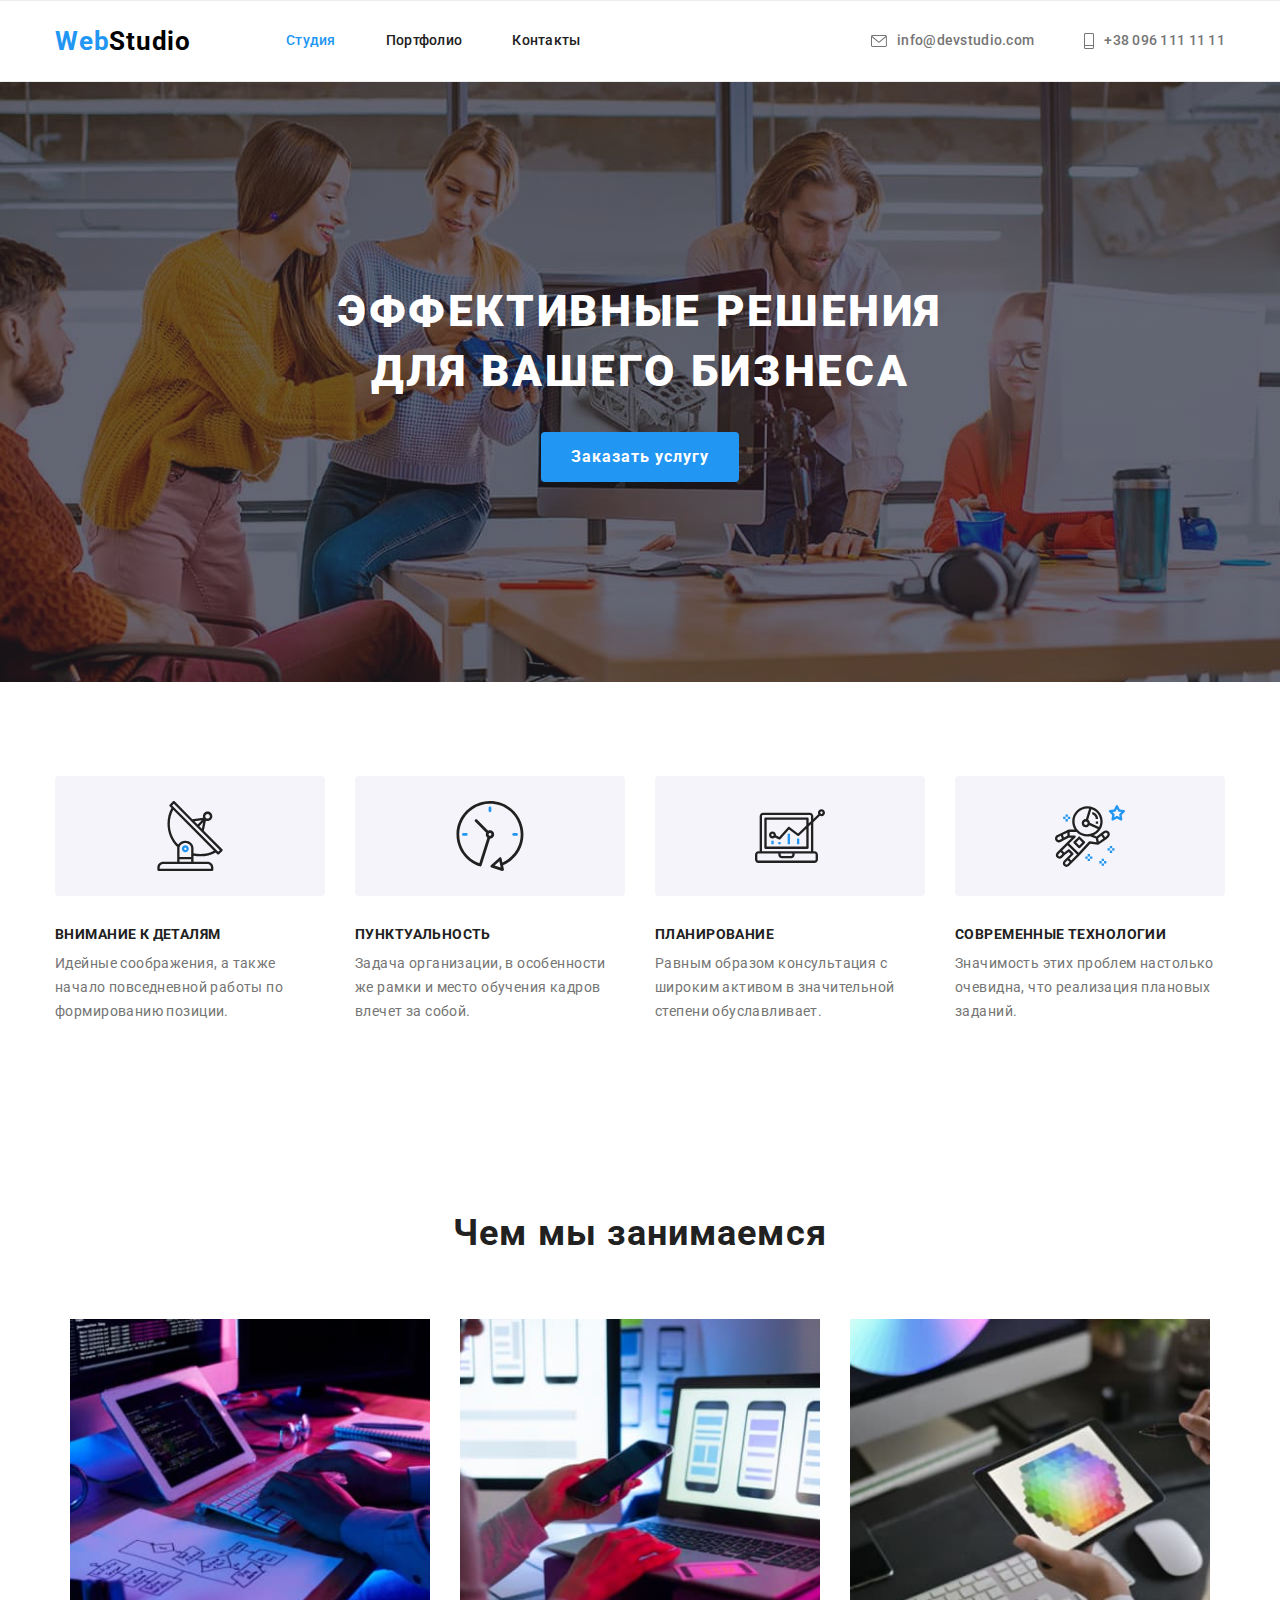
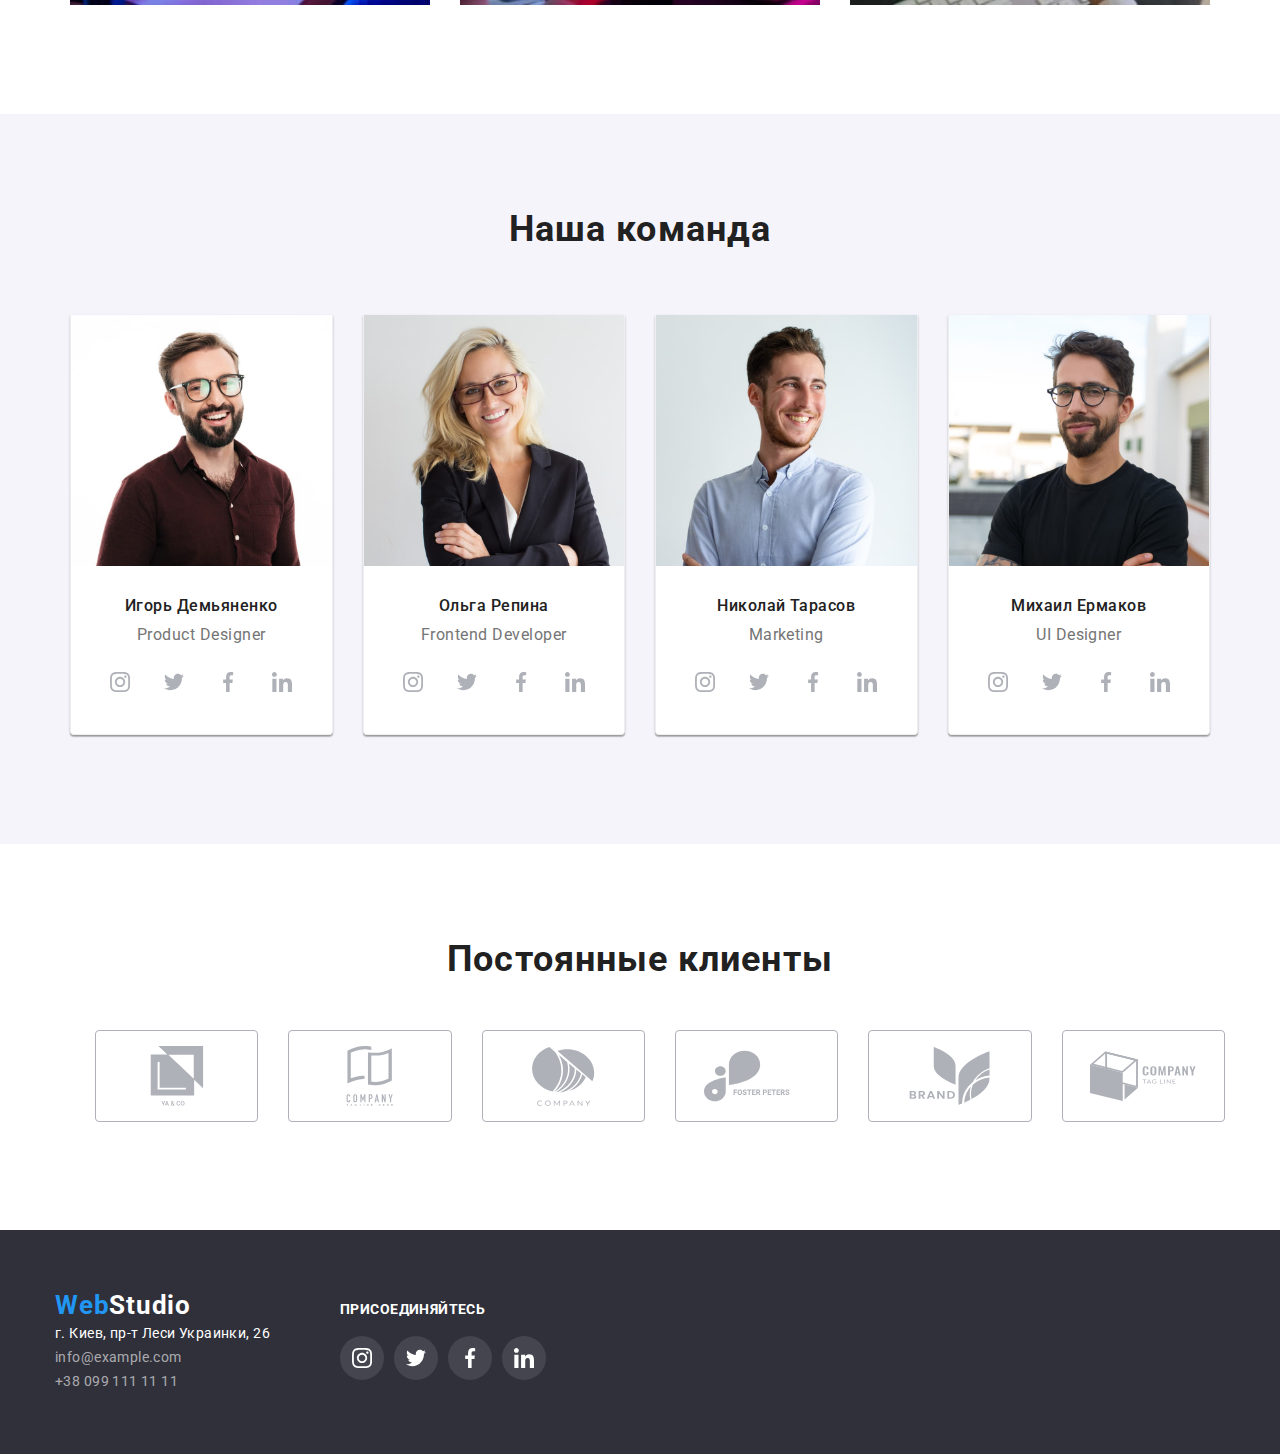
==== index.html @ 381deff0 "save" ====
<!DOCTYPE html>
<html lang="ru">
<head>
    <meta charset="UTF-8">
    <meta http-equiv="X-UA-Compatible" content="IE=edge">
    <meta name="viewport" content="width=device-width, initial-scale=1.0">
    <title>Document</title>
    <!--Шрифты-->
    <link rel="preconnect" href="https://fonts.googleapis.com">
    <link rel="preconnect" href="https://fonts.gstatic.com" crossorigin>
    <link href="https://fonts.googleapis.com/css2?family=Raleway:wght@500&family=Roboto:wght@400;500;700;900&display=swap"
        rel="stylesheet">
    <!-- Конец шрифтов -->

    <!-- Normalize styles старт -->
    <link rel="stylesheet" href="https://cdn.jsdelivr.net/npm/modern-normalize@1.1.0/modern-normalize.min.css">
    <!-- Normalize styles конец -->


    <!--Кастомные стили-->
    <link rel="stylesheet" href="./css/styles.css">
</head>

<body>

    <!--Шапка сайта-->
    
    <header class="header header-wrapper">
        <div class="container header-container">
 <nav class="header-container">
     <a class="header-logo link" href="./index.html">Web<span class="logo">Studio</span></a>

<ul class="header-list list header-color">
    <li class="header-list-item"><a class="nav-link link current" href="./index.html" >Студия</a></li>
    <li class="header-list-item"><a class="nav-link link" href="./portfolio.html">Портфолио</a></li>
    <li class="header-list-item"><a class="nav-link link" href="./index.html">Контакты</a></li>
 </ul>
</nav>

<ul class="header-list header-contact list">
     <li class="header-cntct header-contacts-item"><a class="header-link link" href="mailto:info@devstudio.com">
        <svg class="contact-link-icon" width="16" height="12">
            <use href="./images/icons.svg#icon-envelope"></use>
        </svg>info@devstudio.com</a></li>

     <li class="header-tel-item"><a class="header-link link" href="tel:+380961111111">
        <svg class="contact-link-icon" width="10" height="16">
            <use href="./images/icons.svg#icon-telephone"></use>
        </svg>+38 096 111 11 11</a></li>

    </ul>
        </div>
            </header>



    <main>
        <!--Герой-->
<section class="hero overlay">
    <div class="container">
    <h1 class="uppertitle">Эффективные решения для вашего бизнеса</h1>
    <button class="hero-btn btn" type="button" data-modal-open>Заказать услугу</button>
    </div>
</section>

    <!--Преимущества-->
<section class="benefits benefits-services section-distance">
    <div class="container">
    <h2 class="hidden">Преимущества</h2>
    <ul class="list benefits-us">
    
        <li class="benefits-info">
            <div class="benefits-icon-list">
                <svg class="benefits-icon" width="70" height="70"> 
                    <use href="./images/icons.svg#icon-antenna"></use>
                </svg>
            </div>
        <h3 class="benefits-about">Внимание к деталям</h3>
                <p class="benefits-description">Идейные соображения, а также начало повседневной работы по формированию позиции.</p>
        
        </li>

        <li class="benefits-info">
            <div class="benefits-icon-list">
                <svg class="benefits-icon" width="70" height="70">
                    <use href="./images/icons.svg#icon-clock"></use>
                </svg>
            </div>
        <h3 class="benefits-about">Пунктуальность</h3>

            <p class="benefits-description">Задача организации, в особенности же рамки и место обучения кадров влечет за собой.</p>

        </li>
    
        <li class="benefits-info">
            <div class="benefits-icon-list">
                <svg class="benefits-icon" width="70" height="70">
                    <use href="./images/icons.svg#icon-diagram"></use>
                </svg>
            </div>
        <h3 class="benefits-about">Планирование</h3>
        <p class="benefits-description">Равным образом консультация с широким активом в значительной степени обуславливает.</p>
    </li>

    <li class="benefits-info">
        <div class="benefits-icon-list">
            <svg class="benefits-icon" width="70" height="70">
                <use href="./images/icons.svg#icon-astronaut"></use>
            </svg>
        </div>
        <h3 class="benefits-about">Современные технологии</h3>
        <p class="benefits-description">Значимость этих проблем настолько очевидна, что реализация плановых заданий.</p>
    </li>
    </ul>
    </div>
</section>

<!--Чем занимаются-->
<section class="about section-distance">
    <div class="container">
    <h2 class="about-us">Чем мы занимаемся</h2>

<ul class="list about-img"> 
    <li class="card-img">
        <img src="./images/foto1maket1.jpg" alt="человек печатает" width="370">  
    </li>
    <li class="card-img">
        <img src="./images/foto2maket1.jpg" alt="рука с телефоном" width="370">
    </li>
    <li class="card-img">
        <img src="./images/foto3maket1.jpg" alt="планшет" width="370">
    </li>
</ul>
    </div>
</section>

<!--Команда-->
<section class="team section-distance">
    <div class="container">
    <h2 class="team-us">Наша команда</h2>

    <ul class="list about-img card-set card-set-foto">
        <li class="team-item card-set-item team-wrapper">
            <img class="team-img" src="./images/team1maket1.jpg" alt="мужчина в коричневой рубашке" width="270">
        <div class="cards">
            <h3 class="team-employees">Игорь Демьяненко</h3>
        <p class="place-work" lang="en">Product Designer</p>

        <ul class="team-soc-list">
        
            <li class="team-soc-item">
                <a href="" class="team-soc-link">
                    <svg class="team-soc-icon" width="20px" height="20px">
                        <use href="./images/icons.svg#icon-instagram"></use>
                    </svg>
                </a>
            </li>
        
            <li class="team-soc-item">
                <a href="" class="team-soc-link">
                    <svg class="team-soc-icon" width="20px" height="20px">
                        <use href="./images/icons.svg#icon-twitter"></use>
                    </svg>
                </a>
            </li>
        
            <li class="team-soc-item">
                <a href="" class="team-soc-link">
                    <svg class="team-soc-icon" width="20px" height="20px">
                        <use href="./images/icons.svg#icon-facebook"></use>
                    </svg>
                </a>
            </li>
        
            <li class="team-soc-item">
                <a href="" class="team-soc-link">
                    <svg class="team-soc-icon" width="20px" height="20px">
                        <use href="./images/icons.svg#icon-linkedin"></use>
                    </svg>
                </a>
            </li>
        </ul>
    
    </div>

       
        </li>

        <li class="team-item card-set-item team-wrapper">
            <img class="team-img" src="./images/team2maket1.jpg" alt="женщина в очках" width="270">
        <div class="cards"><h3 class="team-employees">Ольга Репина</h3>
        <p class="place-work" lang="en">Frontend Developer</p>
            <ul class="team-soc-list">
            
                <li class="team-soc-item">
                    <a href="" class="team-soc-link">
                        <svg class="team-soc-icon" width="20px" height="20px">
                            <use href="./images/icons.svg#icon-instagram"></use>
                        </svg>
                    </a>
                </li>
            
                <li class="team-soc-item">
                    <a href="" class="team-soc-link">
                        <svg class="team-soc-icon" width="20px" height="20px">
                            <use href="./images/icons.svg#icon-twitter"></use>
                        </svg>
                    </a>
                </li>
            
                <li class="team-soc-item">
                    <a href="" class="team-soc-link">
                        <svg class="team-soc-icon" width="20px" height="20px">
                            <use href="./images/icons.svg#icon-facebook"></use>
                        </svg>
                    </a>
                </li>
            
                <li class="team-soc-item">
                    <a href="" class="team-soc-link">
                        <svg class="team-soc-icon" width="20px" height="20px">
                            <use href="./images/icons.svg#icon-linkedin"></use>
                        </svg>
                    </a>
                </li>
            
            </ul>
    </div>

       
        </li>

        <li class="team-item card-set-item team-wrapper">
            <img class="team-img" src="./images/team3maket1.jpg" alt="мужчина в светлой рубашке" width="270">
        <div class="cards"><h3 class="team-employees">Николай Тарасов</h3>
        <p class="place-work" lang="en">Marketing</p>
            <ul class="team-soc-list">
            
                <li class="team-soc-item">
                    <a href="" class="team-soc-link">
                        <svg class="team-soc-icon" width="20px" height="20px">
                            <use href="./images/icons.svg#icon-instagram"></use>
                        </svg>
                    </a>
                </li>
            
                <li class="team-soc-item">
                    <a href="" class="team-soc-link">
                        <svg class="team-soc-icon" width="20px" height="20px">
                            <use href="./images/icons.svg#icon-twitter"></use>
                        </svg>
                    </a>
                </li>
            
                <li class="team-soc-item">
                    <a href="" class="team-soc-link">
                        <svg class="team-soc-icon" width="20px" height="20px">
                            <use href="./images/icons.svg#icon-facebook"></use>
                        </svg>
                    </a>
                </li>
            
                <li class="team-soc-item">
                    <a href="" class="team-soc-link">
                        <svg class="team-soc-icon" width="20px" height="20px">
                            <use href="./images/icons.svg#icon-linkedin"></use>
                        </svg>
                    </a>
                </li>
            
            </ul>
    </div>

        
        </li>

        <li class="team-item card-set-item team-wrapper">
            <img class="team-img" src="./images/team4maket1.jpg" alt="мужчина в черной футболке" width="270">
        <div class="cards"><h3 class="team-employees">Михаил Ермаков</h3>
        <p class="place-work" lang="en">UI Designer</p>
        <ul class="team-soc-list">
        
            <li class="team-soc-item">
                <a href="" class="team-soc-link">
                    <svg class="team-soc-icon" width="20px" height="20px">
                        <use href="./images/icons.svg#icon-instagram"></use>
                    </svg>
                </a>
            </li>
        
            <li class="team-soc-item">
                <a href="" class="team-soc-link">
                    <svg class="team-soc-icon" width="20px" height="20px">
                        <use href="./images/icons.svg#icon-twitter"></use>
                    </svg>
                </a>
            </li>
        
            <li class="team-soc-item">
                <a href="" class="team-soc-link">
                    <svg class="team-soc-icon" width="20px" height="20px">
                        <use href="./images/icons.svg#icon-facebook"></use>
                    </svg>
                </a>
            </li>
        
            <li class="team-soc-item">
                <a href="" class="team-soc-link">
                    <svg class="team-soc-icon" width="20px" height="20px">
                        <use href="./images/icons.svg#icon-linkedin"></use>
                    </svg>
                </a>
            </li>
        
        </ul>
    </div>

        
    </li>
    </ul>
    </div>
</section>

    <section>
        <div class="container">
            <h2 class="regular-customers">Постоянные клиенты</h2>
            <ul class="regular-us">
                <li class="regular-info">
                    <a href="" class="regular-icon-list">
                    <svg class="regular-icon" width="106" height="60">
                        <use href="./images/icons.svg#icon-group-1"></use>
                    </svg>
                </a></li>
                <li class="regular-info">
                    <a href="" class="regular-icon-list">
                    <svg class="regular-icon" width="106" height="60">
                        <use href="./images/icons.svg#icon-group-2"></use>
                    </svg>
                </a></li>
                <li class="regular-info">
                    <a href="" class="regular-icon-list">
                    <svg class="regular-icon" width="106" height="60">
                        <use href="./images/icons.svg#icon-group-3"></use>
                    </svg>
                </a></li>
                <li class="regular-info">
                    <a href="" class="regular-icon-list">
                    <svg class="regular-icon" width="106" height="60">
                        <use href="./images/icons.svg#icon-group-4"></use>
                    </svg>
                </a></li>
                <li class="regular-info">
                    <a href="" class="regular-icon-list">
                    <svg class="regular-icon" width="106" height="60">
                        <use href="./images/icons.svg#icon-group-5"></use>
                    </svg>
                </a></li>
                <li class="regular-info">
                    <a href="" class="regular-icon-list">
                    <svg class="regular-icon" width="106" height="60">
                        <use href="./images/icons.svg#icon-group-6"></use>
                    </svg>
                </a></li>
            </ul>


        </div>
    </section>


    </main>


<!--Футер-->
    <footer class="footer">
    <div class="container footer-container">
        <div class="footer-cntct">
    <a class="footer-logo link" href="./index.html">Web<span class="footer-logo-ft">Studio</span></a>

    <address>
        <p class="address">г. Киев, пр-т Леси Украинки, 26</p>

    <ul class="list footer-contact">
    
        <li><a class="link link-footer" href="mailto:info@example.com">info@example.com</a></li>
        <li><a class="link link-footer" href="tel:+380991111111">+38 099 111 11 11</a></li>
    
    </ul>
    </address>
    </div>

    <div class="soc-links-footer-section">
        <h3 class="soc-links-footer-title">присоединяйтесь</h3>
        <ul class="soc-links-footer-list">
            <li class="soc-links-footer-item">
                <a class="soc-links-footer">
                    <svg class="soc-links-footer-link" width="20" height="20">
                        <use href="./images/icons.svg#icon-instagram"></use>
                    </svg>
                </a>
            </li>

            <li class="soc-links-footer-item">
                <a class="soc-links-footer">
                    <svg class="soc-links-footer-link" width="20" height="20">
                        <use href="./images/icons.svg#icon-twitter"></use>
                    </svg>
                </a>
            </li>

            <li class="soc-links-footer-item">
                <a class="soc-links-footer">
                    <svg class="soc-links-footer-link" width="20" height="20">
                        <use href="./images/icons.svg#icon-facebook"></use>
                    </svg>
                </a>
            </li>

            <li class="soc-links-footer-item">
                <a class="soc-links-footer">
                    <svg class="soc-links-footer-link" width="20" height="20">
                        <use href="./images/icons.svg#icon-linkedin"></use>
                    </svg>
                </a>
            </li>
            
        </ul>
    </div>

</div>
</footer>
        <script src="./js/modal.js"></script>
</body>
</html>
---- css/styles.css ----
:root {
    /* fonts */
    --main-font: "Roboto";
    --secondary-font: "Raleway";

    /* text colors */
    --accent-txt-color: #2196F3;
    --main-color-btn: #212121;
    --card-text: #757575;
    --bg-color: #2F303A;
    --color-light: #FFFFFF;


    /* bg-colors */

    /* others */

    --items: 3;
    --indent: 30px;

}


body {
    font-family: "Roboto", "Raleway", sans-serif;
    font-size: 14px;
    line-height: 1.71;
    letter-spacing: 0.03em;
    
}


/* reset */
h1,
h2,
h3,
h4,
p {
    margin: 0;
}



img {
    display: block;
    max-width: 100%;
    height: auto;
}

section {
    padding: 94px 0;
}





/* Сітка із застосуванням flex-box */



 .about-img {
    display: flex;
    padding: 0;
    margin: -15px;
    }

 .card-set {
     display: flex;
     flex-wrap: wrap;
     }

   .card-img {
        max-width: 100%;
        padding: 0;
        margin: 15px;
        }

 .card-set-item {
     display: block;
     flex-basis: calc((100% - var(--indent) * var(--items)) / var(--items));
     max-width: 100%;
     height: auto;
     border-radius: 4px;
     border: 0p;
     border: 1px solid transparent;
     }

    .card-set-item:hover,
    .card-set-item:focus {
        /* border: 1px solid #EEEEEE; */
        box-shadow: 0px 1px 1px rgba(0, 0, 0, 0.12), 
        0px 4px 4px rgba(0, 0, 0, 0.06), 
        1px 4px 6px rgba(0, 0, 0, 0.16);
        cursor: pointer;
    }

 .card-img.list.card-set-item {
     margin: 15px;
    }
 
  .card-img.list.card-set-item:nth-child(3n) {
    margin-right: 0;
    }



    .card-set-foto {
        --items: 4;
        }



/* common styles start */
    .link {
        text-decoration: none;


    }

    .list {
        list-style: none;
        margin: 0;
        padding: 0;
    }

/* common sryles end */

/* Header section */




.container {
    width: 1200px;
    padding-left: 15px;
    padding-right: 15px;
    margin-left: auto;
    margin-right: auto;

}



.link {
    font-weight: 500;
    font-size: 14px;
    line-height: 1.14;
    letter-spacing: 0.02em;
}

 .header-link {
     color: var(--card-text);

     
}

.header-container {
    display: flex;
    align-items: center;
}


.header-list {
    display: flex;
}



.header-contact {
    margin-left: auto
}

.header-contacts-item:not(:last-child) {
    margin-right: 50px;
}

.header-contacts-item {
    display: flex;
    align-items: center;
    justify-content: center;
}

.header-logo {
    margin-right: 95px;
}

    .header-list-item:not(:last-child) {
        margin-right: 50px;
}


    .nav-link {
        display:block;
        color: var(--main-color-btn);
        padding-top: 32px;
        padding-bottom: 32px;
    }

          .current {
              color: var(--accent-txt-color);
    
          }

    

    .header-contact {
        font-weight: 500;
        font-size: 14px;
        line-height: 1,14;
        letter-spacing: 0.02em;
        color: var(--card-text);
    }


    .header-cntct:not(:last-child) {
        margin-right: 50px;
    }

        .header-link:hover,
        .header-link:focus {
            color: var(--accent-txt-color);
        }
    
    
        .header-link {
            padding-top: 32px;
            padding-bottom: 32px;
            display: flex;
            align-items: center;
        }

        .contact-link-icon {
            margin-right: 10px;
            fill: currentColor;
        }


    /* .header-cntct::before {
        display: block;
        content: "";
        width: 16px;
        height: 12px;
        background-image: url("../images/envelope.svg");
        background-size: contain;
        background-repeat: no-repeat;
        background-position: center;
        margin-right: 10px;
        
    } */

        .header-cntct:hover,
        .header-cntct:focus {
            color: var(--accent-txt-color);
            cursor: pointer;
        }

                /* .header-tel-item::before {
                    display: block;
                        content: "";
                        width: 10px;
                        height: 16px;
                        background-image: url("../images/smartphone.svg");
                        background-size: contain;
                        background-repeat: no-repeat;
                        background-position: center;
                        margin-right: 10px;
                } */

                    .header-tel-item:hover,
                    .header-tel-item:focus {
                        color: var(--accent-txt-color);
                        cursor: pointer;
                    }


        /* .header-contacts-item::before {
            background-image: url("../images/envelope.svg");
           
        } */


    .header-logo {
        font-weight: 700;
            font-size: 26px;
            line-height: 1.19;
            letter-spacing: 0.03em;
            color: var(--accent-txt-color);
    }

        .logo {
            color: #000000;
        }

     

         .main-color-btn {
            color: var(--main-color-btn);
        }



/* Hero section */


   

    .hero {
        background-color: var(--bg-color);
        max-width: 1600px;
        margin-left: auto;
        margin-right: auto;
        height: 600px;
        padding-top: 200px;
        padding-bottom: 200px;
    
        background-image: linear-gradient(to right,
        rgba(47, 48, 58, 0.4),
        rgba(47, 48, 58, 0.4)), 
        url(../images/Hero-img.jpg);
        background-repeat: no-repeat;
        background-position: center;
        background-size: cover;
        
    }

         .uppertitle {
             font-weight: 900;
             font-size: 44px;
             line-height: 1.36;
             text-align: center;
             letter-spacing: 0.06em;
             text-transform: uppercase;
             color: var(--color-light);
             max-width: 696px;
             margin: 0 auto;
             margin-bottom: 30px;
         }

    .hidden {
        display: none;
        
    }

    .section-shadow:hover,
    .section-shadow:focus {
        box-shadow: 0px 3px 1px rgba(0, 0, 0, 0.1), 
        0px 1px 2px rgba(0, 0, 0, 0.08),
        0px 2px 2px rgba(0, 0, 0, 0.12);
        border-radius: 4px;

        cursor: pointer;

    }


    .button-item:not(:last-child) {
        margin-right: 8px;
       
    }


    .button-portfolio {
       display: flex;
       justify-content: center;
       padding: 0;
       margin: 0;
       margin-bottom: 50px;
       
 }

    .btn {
        border-radius: 4px;

    }

    .btn-info {
        border-radius: 4px;
    }


    .hero-btn {
        padding: 10px 30px;
        font-family: inherit;
        font-weight: 700;
        font-size: 16px;
        line-height: 1.87;
        letter-spacing: 0.06em;
        color: var(--color-light);
        background-color: var(--accent-txt-color);
        
        
    }

    .button-list {
        padding: 5px 20px;
        font-family: inherit;
        font-weight: 500;
        font-size: 16px;
        line-height: 1.62;
        text-align: left;
        letter-spacing: 0.03em;
        color: var(--main-color-btn);

        cursor: pointer;
    }
    

         ul {
            list-style: none;
    }


        button {
            display:flex;
            align-items: center;
            text-align: center;
            margin: 0 auto;
            cursor: pointer;
            border: none;
    }


    .button-list.current,
    .button-list:hover,
    .button-list:focus {
        background-color: var(--accent-txt-color);
        color: var(--color-light);

    }

   


    .team-wrapper {
        padding: 20px 24px;
        background: #FFFFFF;
        border: 1px solid #EEEEEE;
        border-top: none;
    }

    .header-wrapper {
        border: 1px solid #ECECEC;
        border-left: none;
        border-right: none;
    }

    .team-wrapper {
        background: #FFFFFF;
        border-radius: 0px 0px 4px 4px;
    
    }

    .team-wrapper:hover,
    .team-wrapper:focus {
       border: 1px solid transparent;
       color: #EEEEEE;
          
    }

 .card-link {
     display: block;
 }

    .card-link:hover,
    .card-link:focus {
        cursor: pointer;
        box-shadow: 0px 1px 1px rgba(0, 0, 0, 0.12),
            0px 4px 4px rgba(0, 0, 0, 0.06),
            1px 4px 6px rgba(0, 0, 0, 0.16);
            
    }

   
/* 
    .team-wrapper:hover,
    .team-wrapper:focus {
        border: 1px solid transparent;
    } */



    .cards {
        padding: 30px 0;
    }
    /* .card-img:last-child,
    .card-img:nth-child(3n) {
        margin: 0;
    } */


        .team-img {
            display:block;
            max-width:100%;
            height: auto;
        }

   
    .team-item {
        margin-right: -15px;
        width: 270px;
        margin: 15px;
        padding: 0;
        box-shadow: 0px 1px 3px rgba(0, 0, 0, 0.12), 0px 1px 1px rgba(0, 0, 0, 0.14), 0px 2px 1px rgba(0, 0, 0, 0.2);

    }


    /* .team-item:last-child {
        margin: 0;
    } */
    

    .card-title {
        font-weight: 700;
        font-size: 18px;
        line-height: 2;
        letter-spacing: 0.06em;
        
        color: var(--main-color-btn);
    }
    
        .card-text {
            font-weight: 400;
                font-size: 16px;
                line-height: 1.89;
                letter-spacing: 0.03em;
            
                color: var(--card-text);
        }

   

    .btn:hover,
    .btn:focus{
        
        background-color: #188CE8;
    }

        .regular-customers {
            font-weight: 700;
            font-size: 36px;
            line-height: 42px;
            text-align: center;
            letter-spacing: 0.03em;
    
            color: #212121;
            margin-bottom: 50px;
            }


        .regular-us {
            display:flex;
            gap: 30px;
        }


            .regular-info {
                width: 170px;
                
            }

               

                .regular-icon-list {
                    border: 1px solid #AFB1B8;
                    border-radius: 4px;
                    display: flex;
                    justify-content: center;
                    align-items: center;
                    height: 92px;
                    outline: none;
                    
                }

                .regular-icon-list:hover,
                .regular-icon-list:focus {
                    border: 1px solid var(--accent-txt-color);
                }

                .regular-icon {
                    fill: rgba(175, 177, 184, 1);
                
                }

                 

                .regular-icon-list:hover .regular-icon,
                .regular-icon-list:focus .regular-icon {
                    fill: var(--accent-txt-color);
                
                }

                

            


    .benefits-us {
        display: flex;
        justify-content: space-between;


}

    .benefits-info {
        width: 270px;
        flex-basis: calc((100% - 90px) / 4);
    }

    .benefits-icon {
        width: 70px;
        height: 70px;

    }

        .benefits-icon-list {
            width: 270px;
            height: 120px;
            background: #F5F4FA;
            border-radius: 4px;

            display: flex;
            justify-content: center;
            align-items: center;
            margin-bottom: 30px;
            
        }


    .benefits-about {
            margin-bottom: 10px;
            font-weight: 700;
            font-size: 14px;
            line-height: 16px;
            letter-spacing: 0.03em;
            text-transform: uppercase;
        
            color: var(--main-color-btn);
    }

    .benefits-description {
            font-weight: 400;
            font-size: 14px;
            line-height: 1.71;
            letter-spacing: 0.03em;
            color: var(--card-text);
    }

    .about-us {
            font-weight: 700;
            font-size: 36px;
            line-height: 1.17;
            text-align: center;
            letter-spacing: 0.03em;
            color: var(--main-color-btn);
            margin-bottom: 50px;
    }
  

    .team {
        padding: 94px 0;
        background: #F5F4FA;
    }

        .team-us {
            font-weight: 700;
            font-size: 36px;
            line-height: 42px;
            text-align: center;
            letter-spacing: 0.03em;
            
            color: var(--main-color-btn);
           margin-bottom: 50px;

        }




        .team-employees {
            font-weight: 500;
            font-size: 16px;
            line-height: 1.19;
            text-align: center;
            letter-spacing: 0.03em;

            color: var(--main-color-btn);
            margin-bottom: 10px;
        }


            .place-work {
                
                font-weight: 400;
                font-size: 16px;
                line-height: 1.19;
                text-align: center;
                letter-spacing: 0.03em;
                color:var(--card-text);
                margin-bottom: 16px;
            }


            .team-soc-link {
                display: flex;
                justify-content: center;
            }

                  .team-soc-item + .team-soc-item {
                       margin-left: 10px;
                   }

            .team-soc-link {
                width: 44px;
                height: 44px;
                border-radius: 50%;
                background-color: #fff;
                display: flex;
                justify-content: center;
                align-items: center;
            }

            .team-soc-link:hover,
            .team-soc-link:focus {
                background-color: var(--accent-txt-color);
                
            }

            .team-soc-icon {
                fill: #AFB1B8;
            }


            .team-soc-link:hover .team-soc-icon,
            .team-soc-link:focus .team-soc-icon {
                fill: #FFFFFF;

            }

            .team-soc-list {
                display: flex;
                justify-content: center;
                padding: 0;
            }

            
            .footer-cntct {
                margin-right: 70px;
            }




    .footer {
        padding: 60px 0;
        background-color: var(--bg-color);
    }

    .footer-logo {
        font-weight: 700;
        font-size: 26px;
        line-height: 1.19;
        letter-spacing: 0.03em;
        color: var(--accent-txt-color);
       
    }
     
     .link:hover,
     .link:focus {
        color: var(--accent-txt-color);
     }

     .footer-logo-ft {
        color: var(--color-light);
     }

     .address {
        font-style: normal;
        font-weight: 400;
        font-size: 14px;
        line-height: 1.71;
        letter-spacing: 0.03em;
        color: var(--color-light);
     }

     .link-footer {
        font-style: normal;
        font-weight: 400;
        font-size: 14px;
        line-height: 1.71;
        letter-spacing: 0.03em;
        color: rgba(255, 255, 255, 0.6);

     }
    
     .footer-contact {
            text-decoration: none;
     }


     .soc-links-footer-list {
        display: flex;
        gap: 10px;
        padding: 0;
     }

     .soc-links-footer {
        width: 44px;
        height: 44px;
        border-radius: 50%;

        background: rgba(255, 255, 255, 0.1);
        display: flex;
        justify-content: center;
        align-items: center;
        fill: #FFFFFF;

     }

     .soc-links-footer:hover,
     .soc-links-footer:focus {
        background: var(--accent-txt-color);
        fill: #FFFFFF;
        cursor: pointer;
     }

     .footer-container {
        display: flex;
        align-items: baseline;
     }

     .soc-links-footer-title {
        font-size: 14px;
        text-transform: uppercase;
        
            color: #FFFFFF;
     }
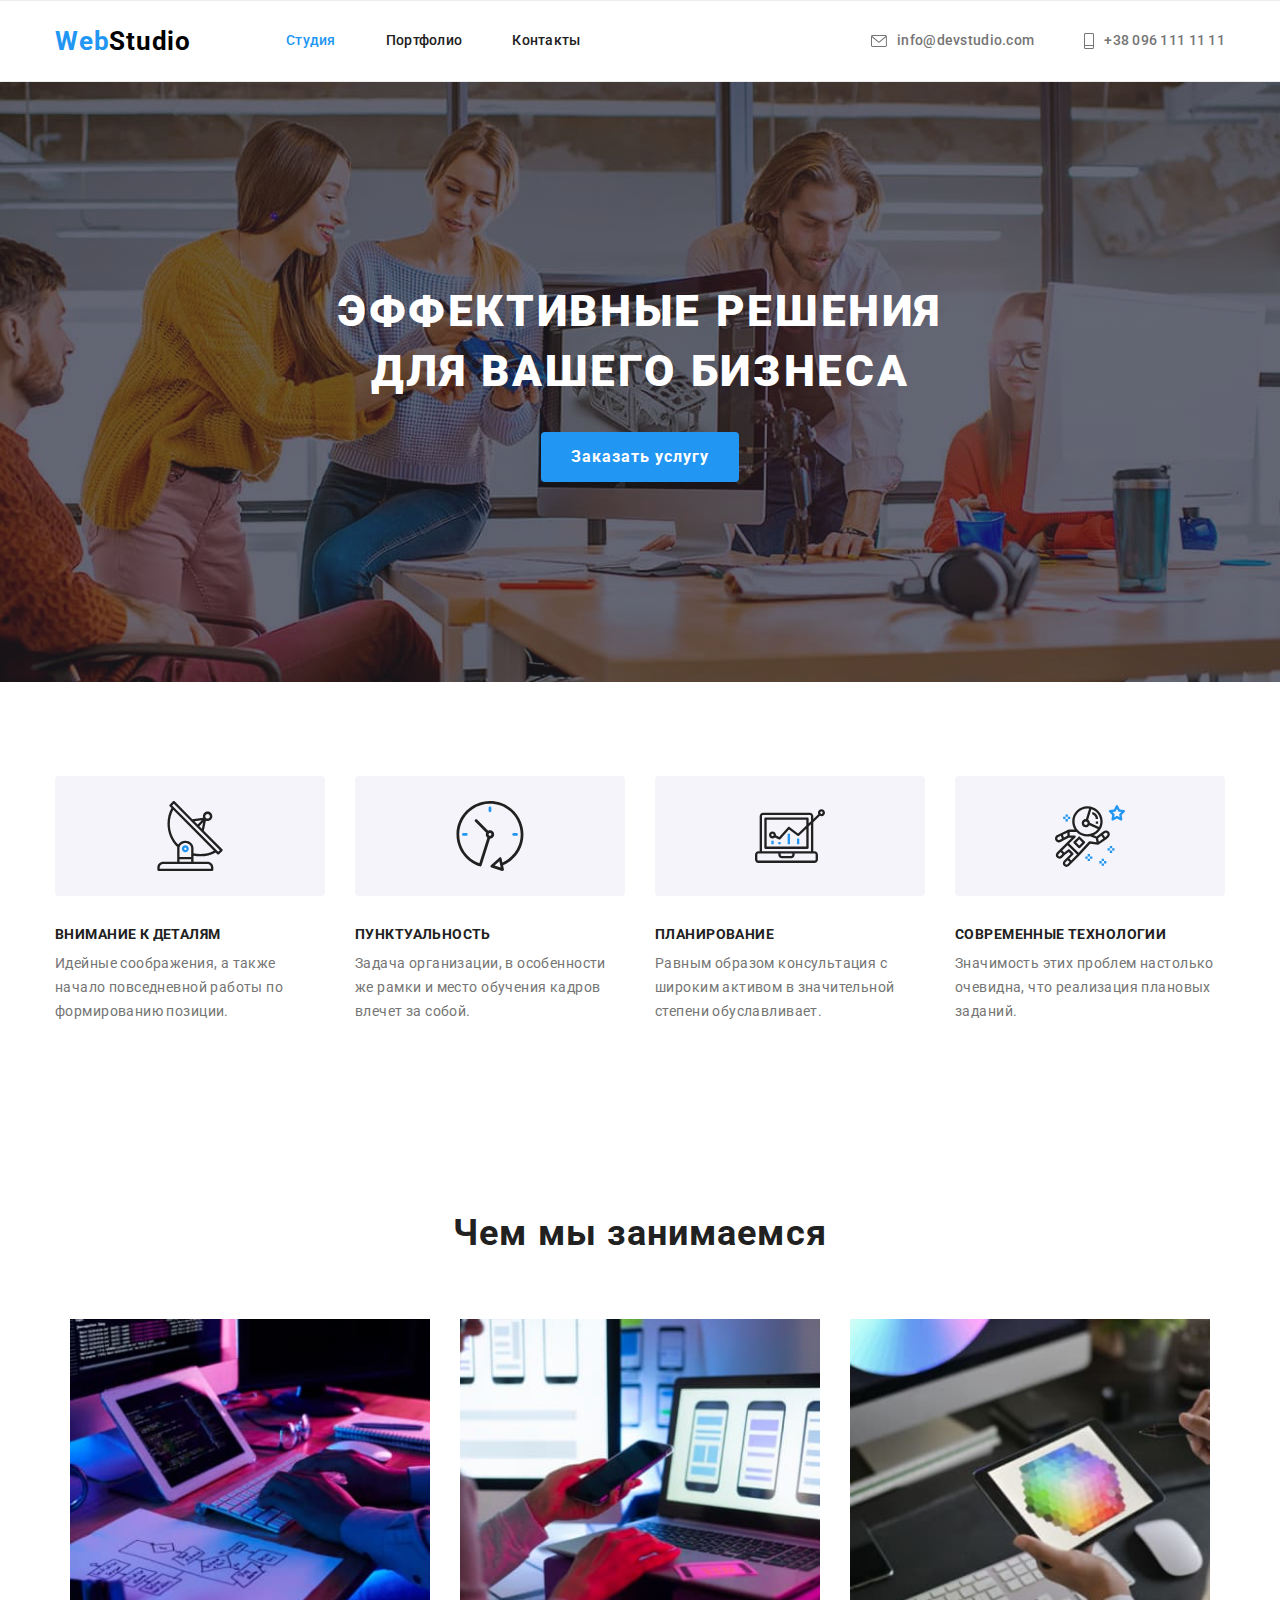
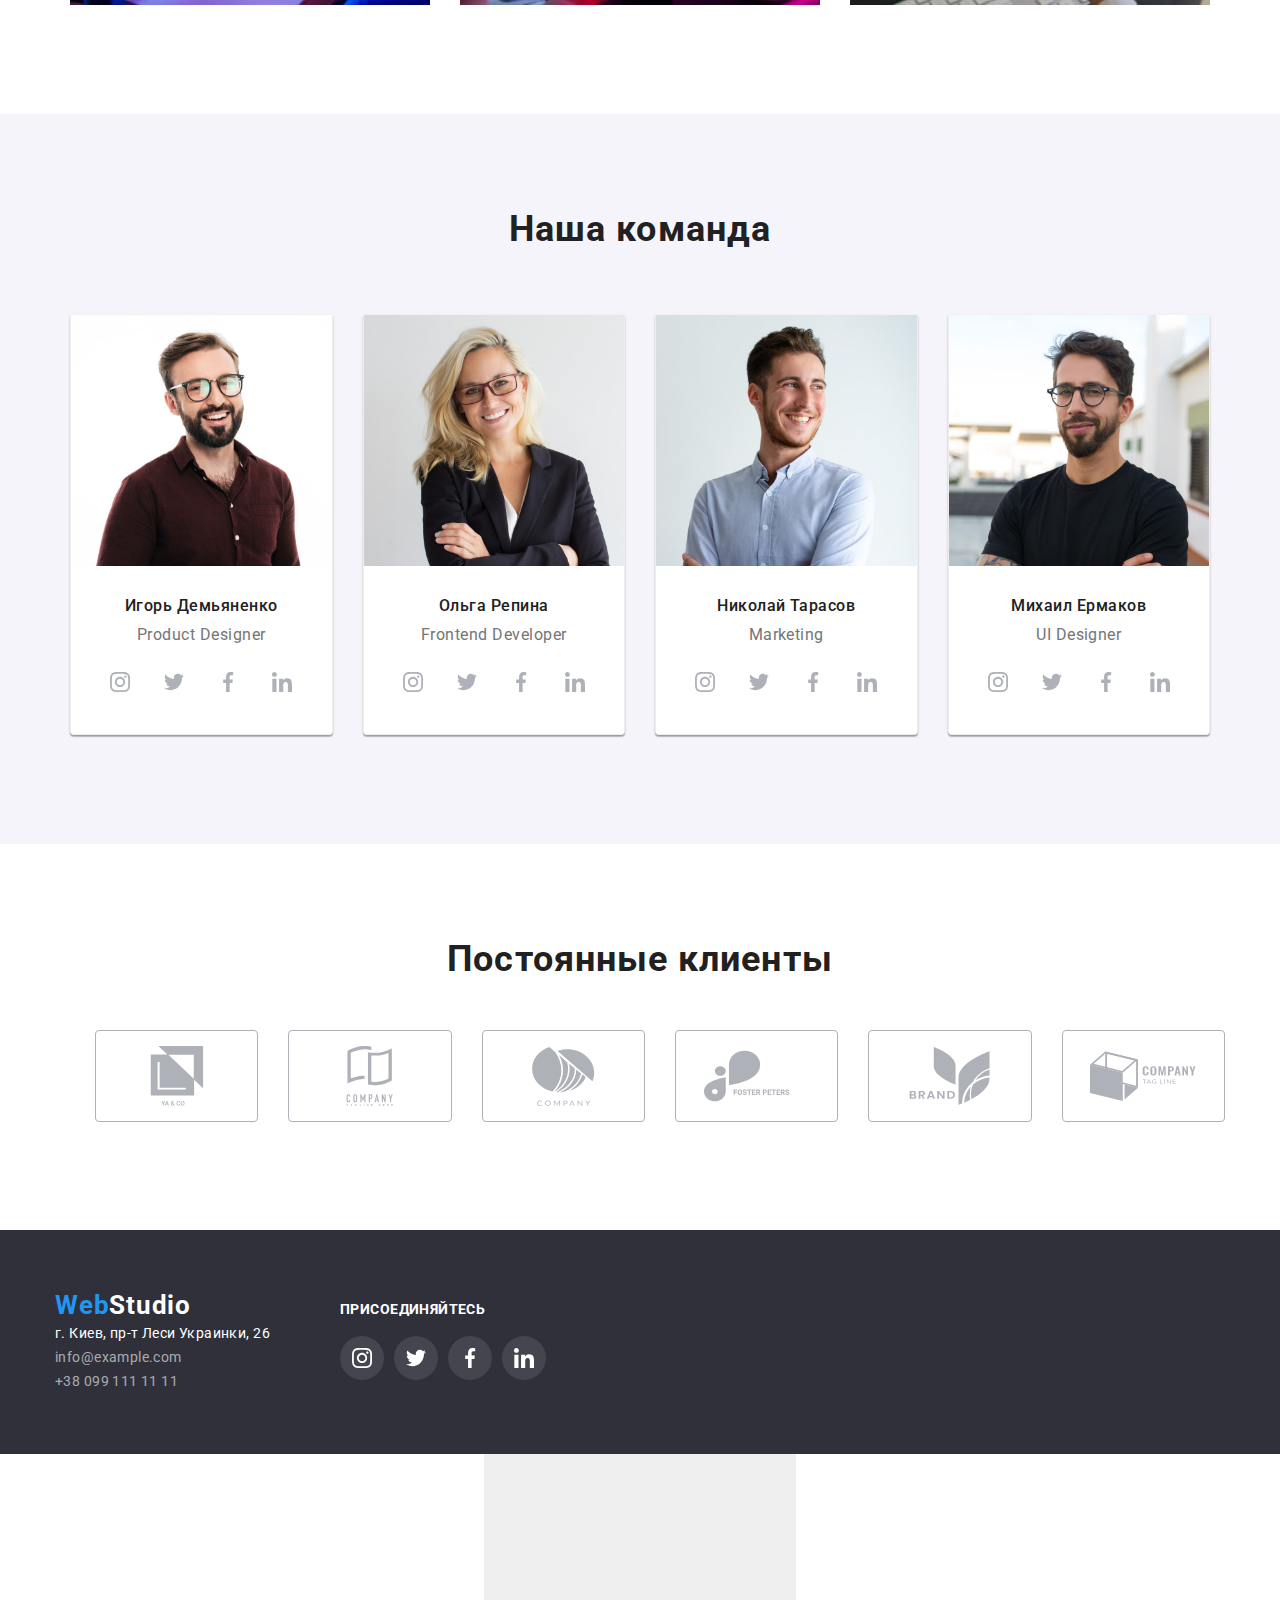
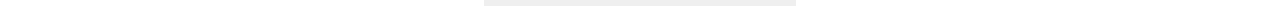
==== commit 09c1faa8: "save" ====
--- a/index.html
+++ b/index.html
@@ -429,6 +429,16 @@
 
 </div>
 </footer>
+<div class="backdrop is-hidden" data-modal>
+    <div class="modal">
+        <button type="button" class="modal-close-btn" data-modal-close>
+            <svg class="modal-close-btn-img">
+                <use href=""></use>
+            </svg>
+        </button>
+
+    </div>
+</div>
         <script src="./js/modal.js"></script>
 </body>
 </html>
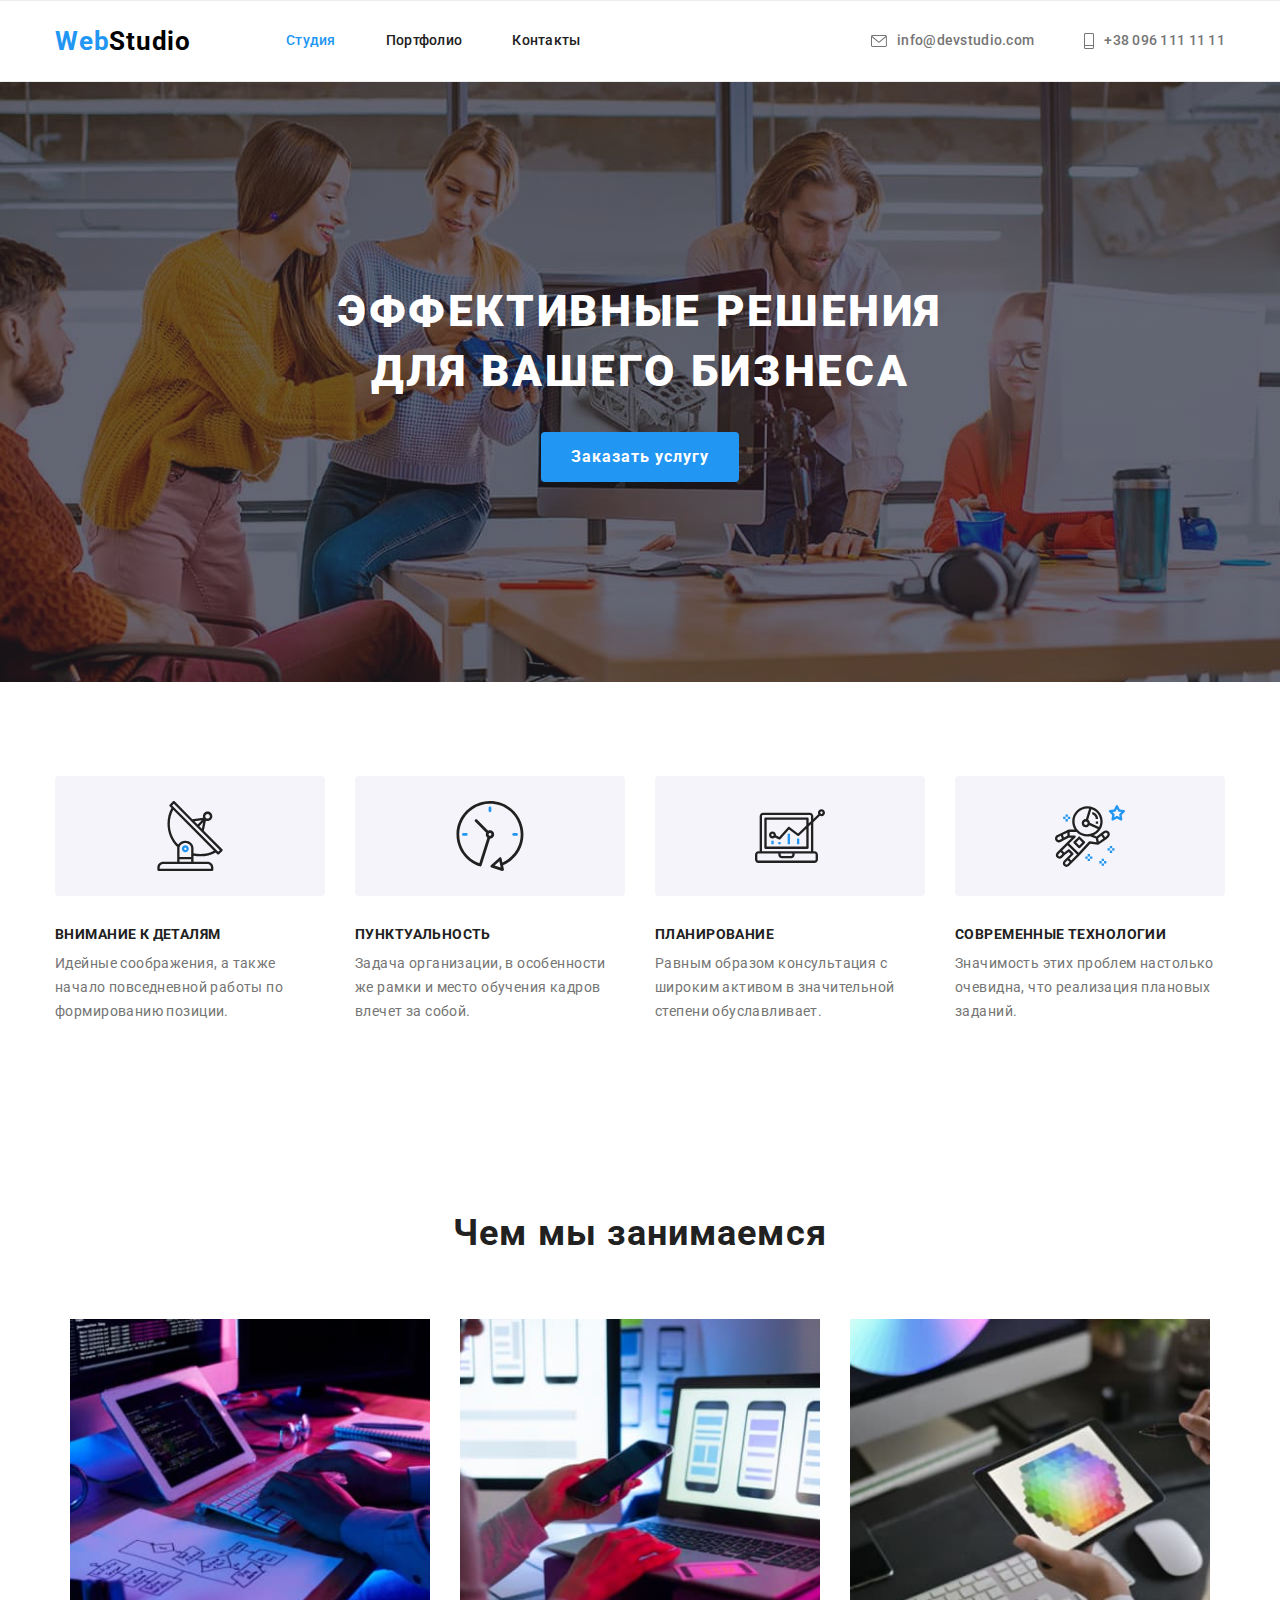
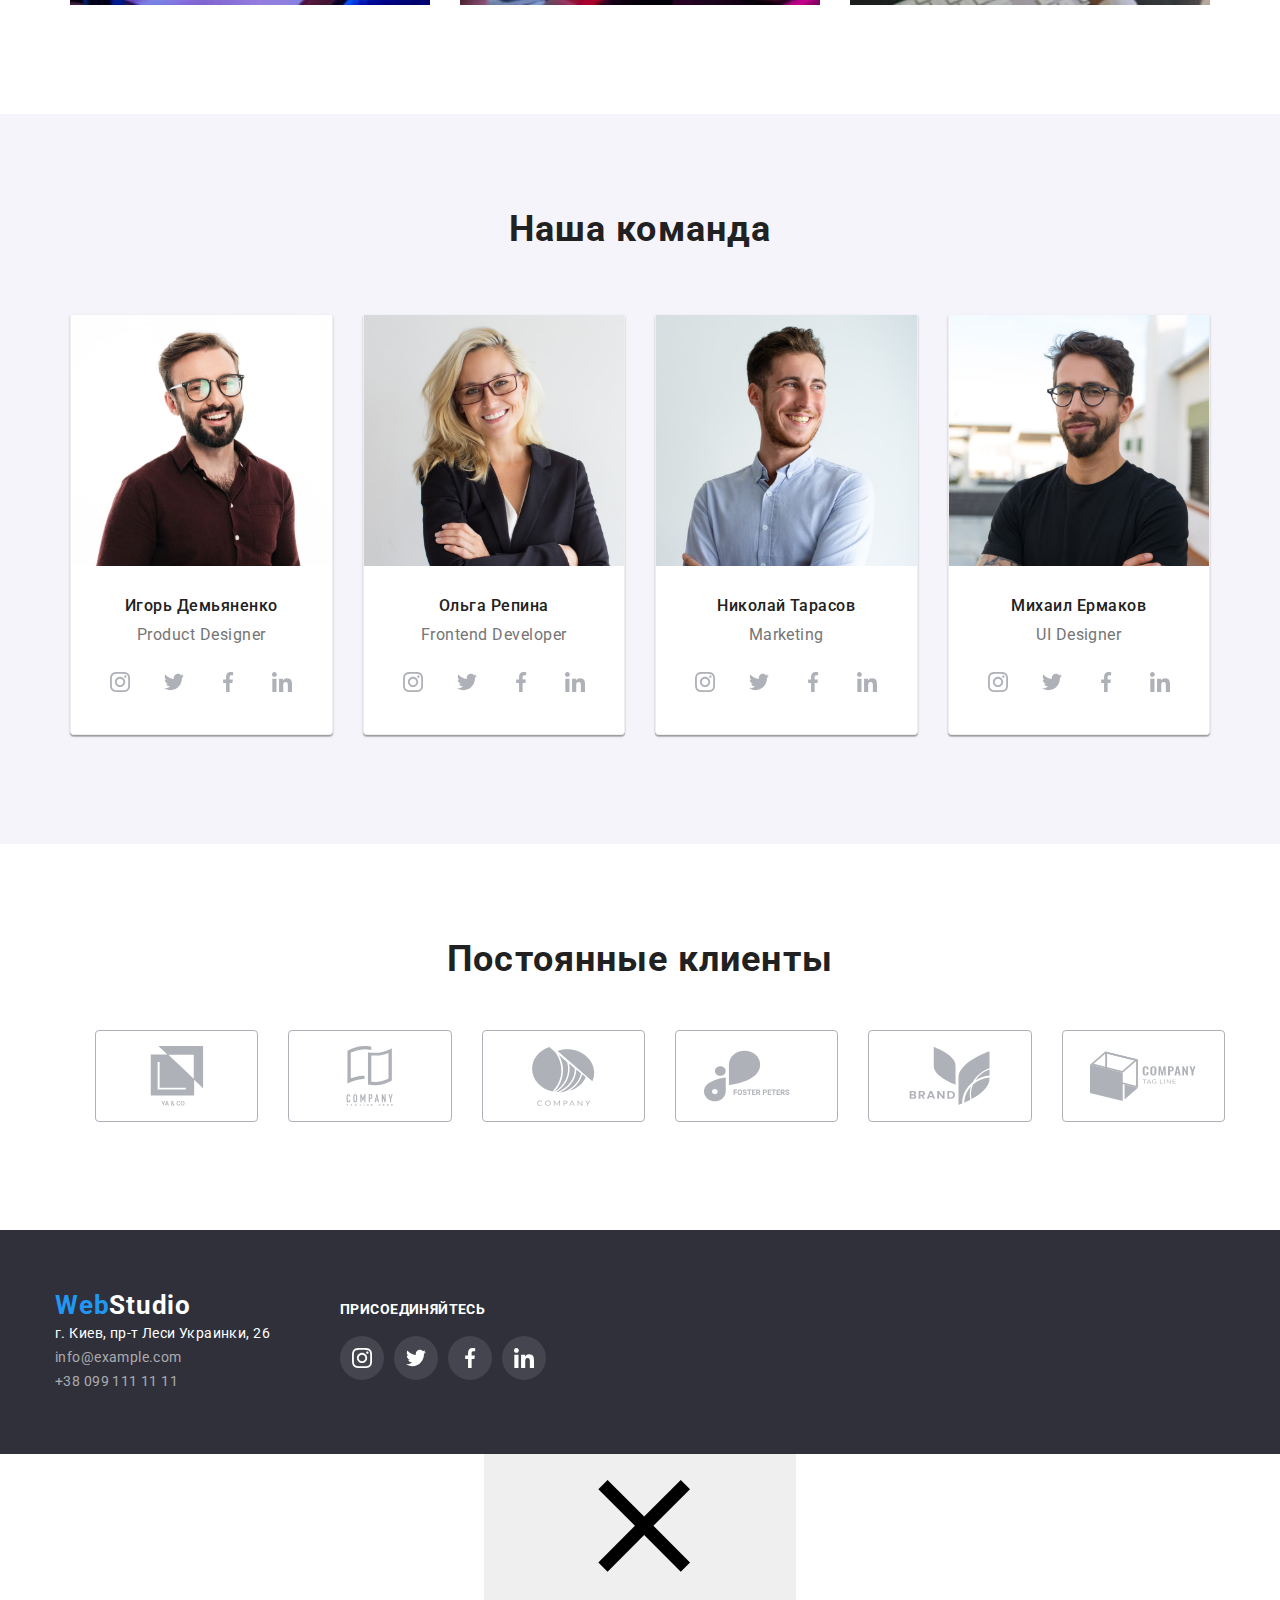
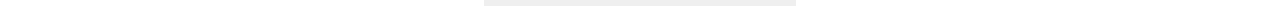
==== commit c791c36a: "save" ====
--- a/index.html
+++ b/index.html
@@ -433,7 +433,7 @@
     <div class="modal">
         <button type="button" class="modal-close-btn" data-modal-close>
             <svg class="modal-close-btn-img">
-                <use href=""></use>
+                <use href="./images/icons.svg#icon-close-black-18dp-2-1-1"></use>
             </svg>
         </button>
 
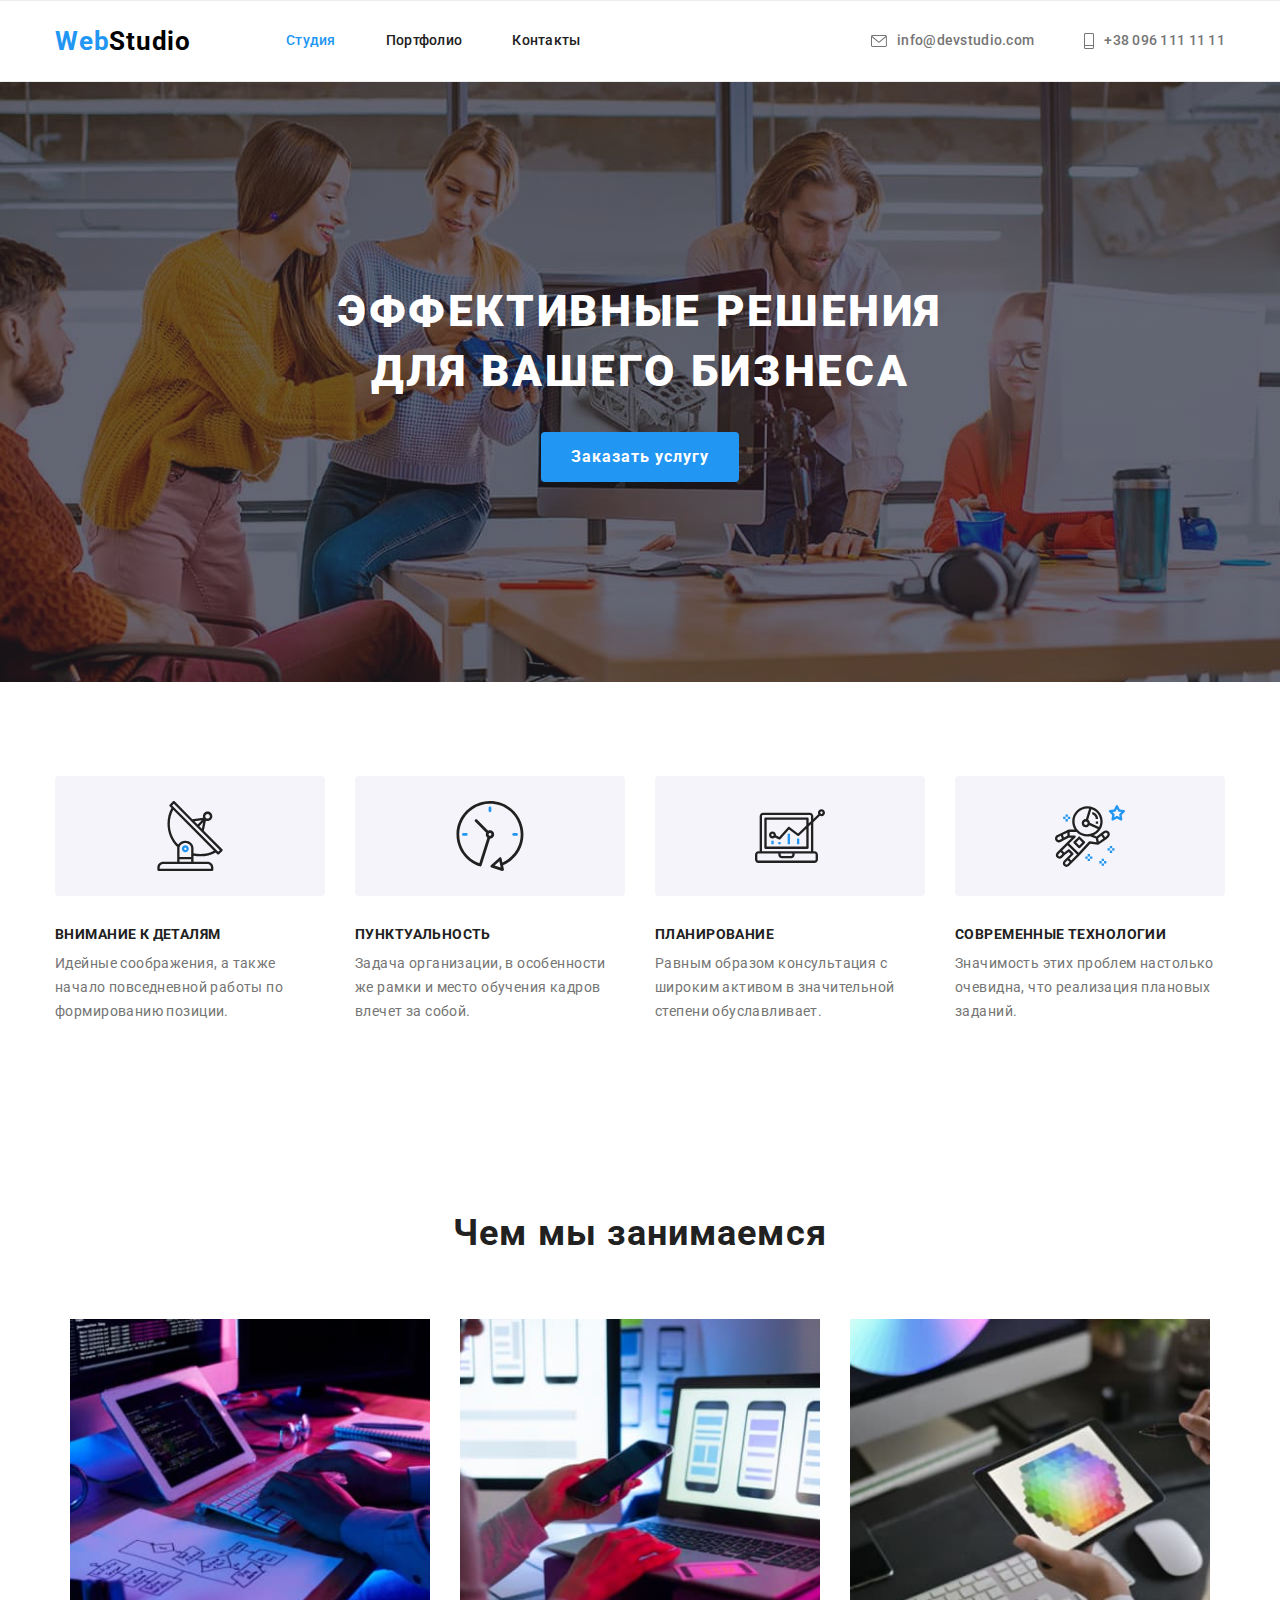
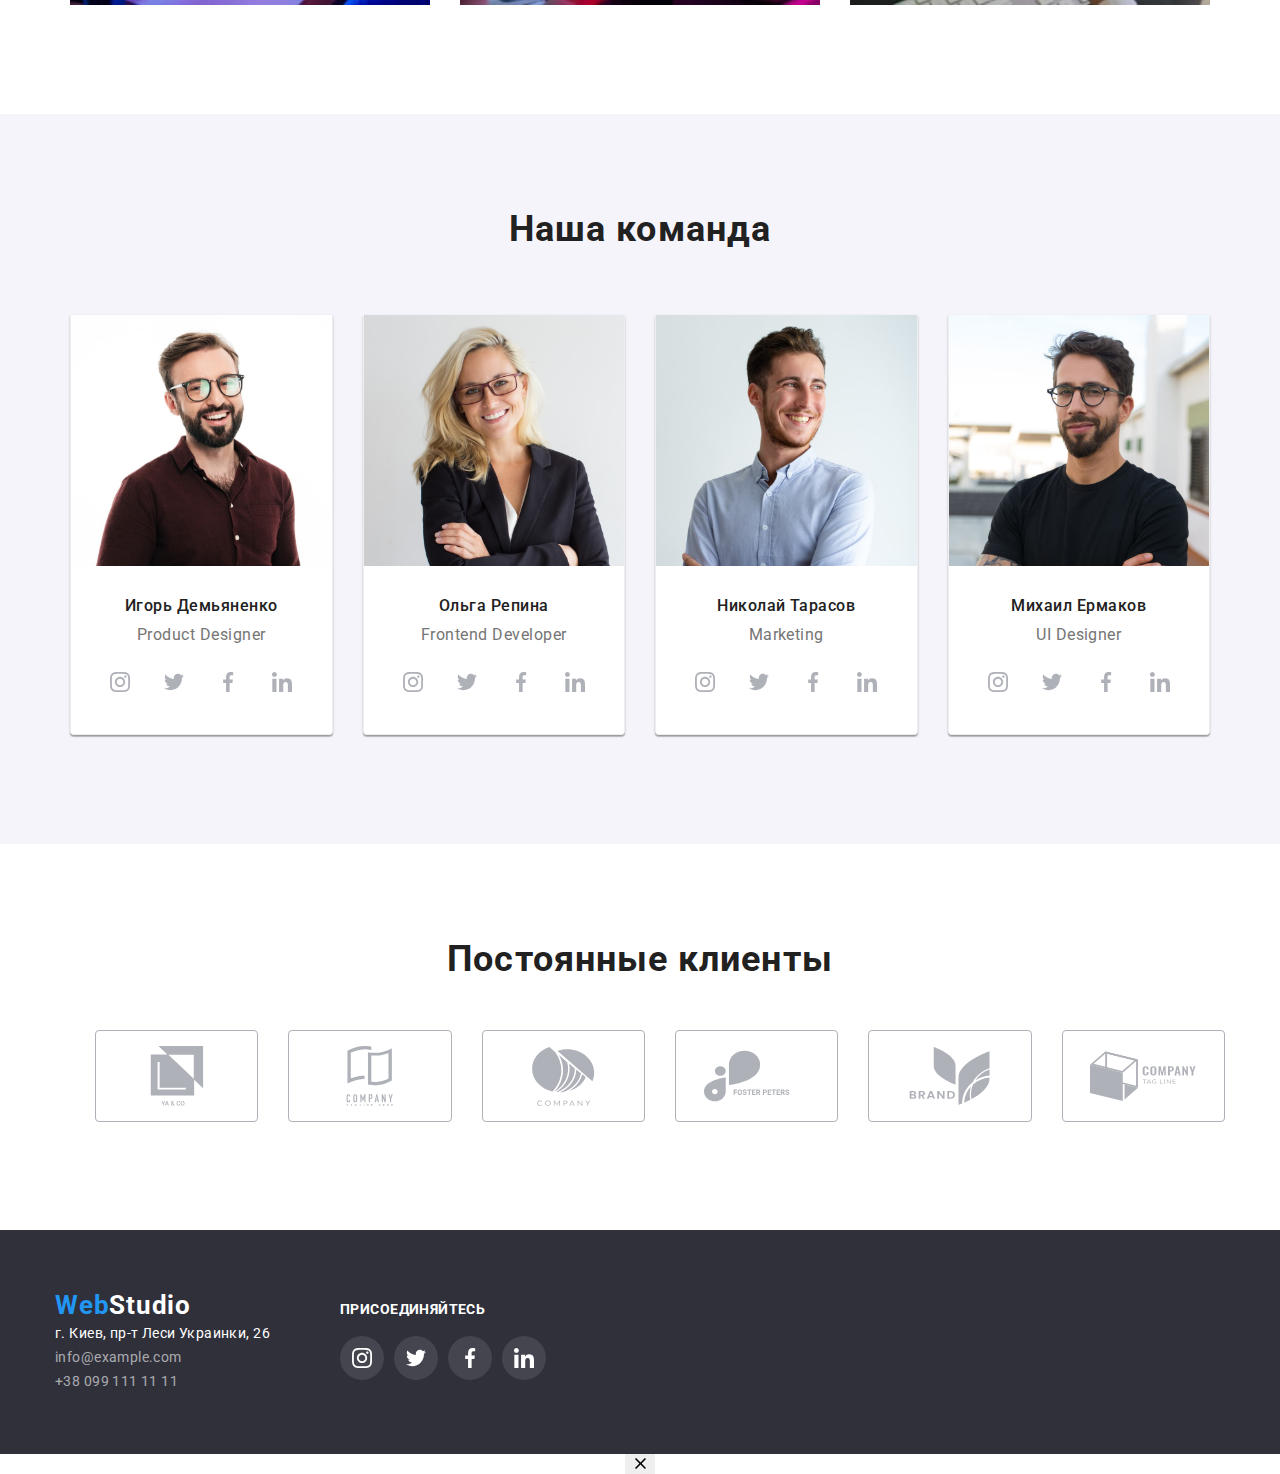
==== commit ea72a794: "save" ====
--- a/index.html
+++ b/index.html
@@ -432,7 +432,7 @@
 <div class="backdrop is-hidden" data-modal>
     <div class="modal">
         <button type="button" class="modal-close-btn" data-modal-close>
-            <svg class="modal-close-btn-img">
+            <svg class="modal-close-btn-img" width="18" height="18">
                 <use href="./images/icons.svg#icon-close-black-18dp-2-1-1"></use>
             </svg>
         </button>
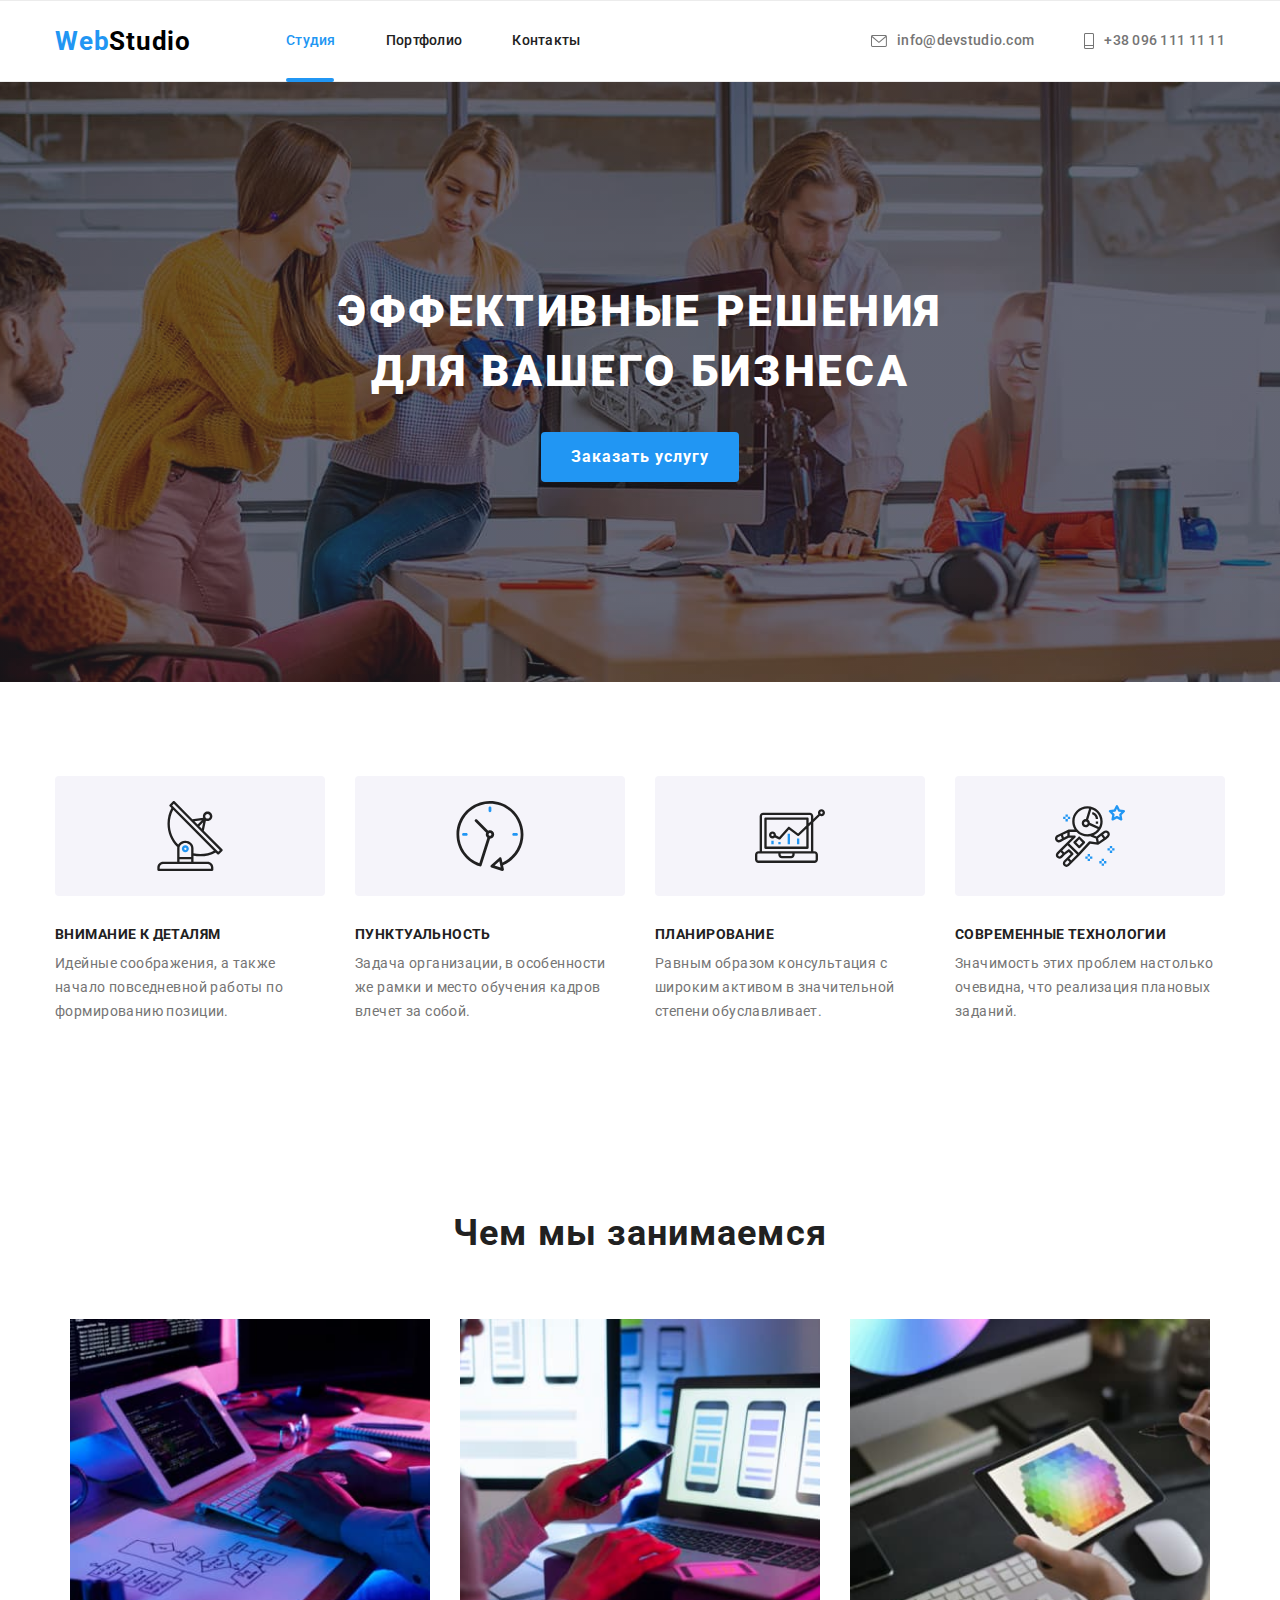
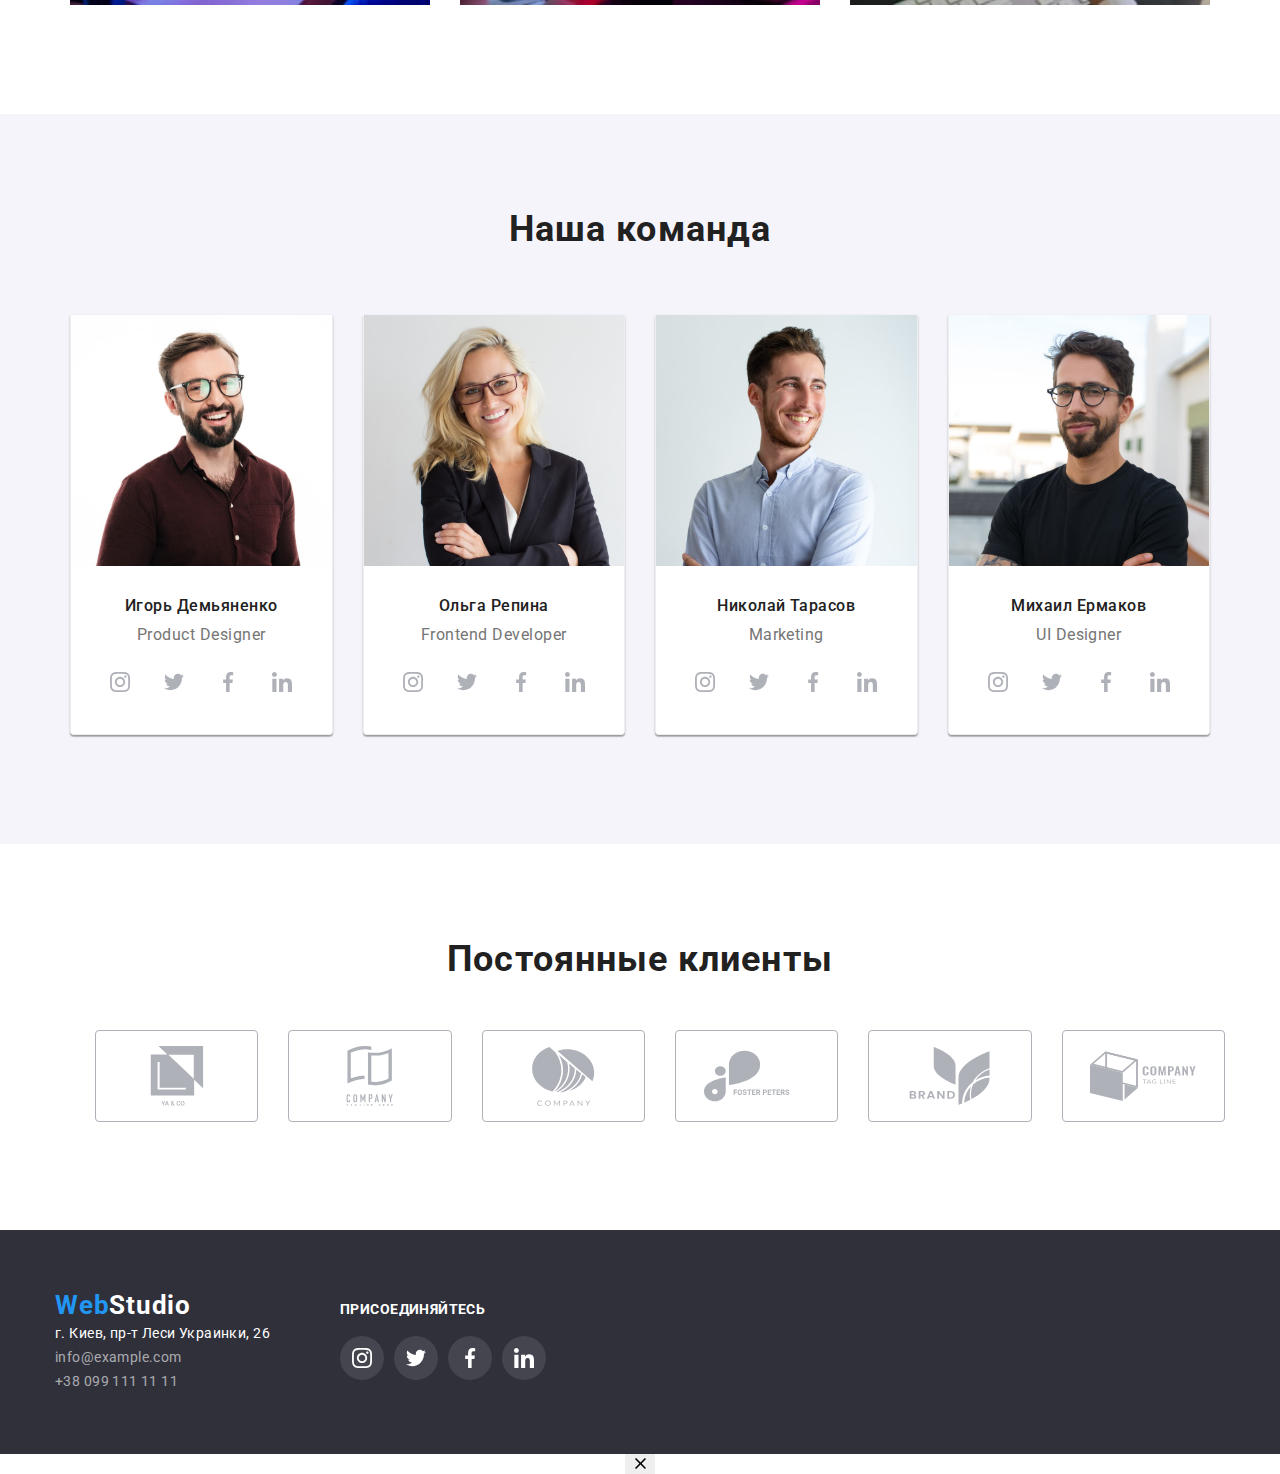
==== commit 7c07d100: "save" ====
--- a/index.html
+++ b/index.html
@@ -16,7 +16,6 @@
     <link rel="stylesheet" href="https://cdn.jsdelivr.net/npm/modern-normalize@1.1.0/modern-normalize.min.css">
     <!-- Normalize styles конец -->
 
-
     <!--Кастомные стили-->
     <link rel="stylesheet" href="./css/styles.css">
 </head>
@@ -31,7 +30,7 @@
      <a class="header-logo link" href="./index.html">Web<span class="logo">Studio</span></a>
 
 <ul class="header-list list header-color">
-    <li class="header-list-item"><a class="nav-link link current" href="./index.html" >Студия</a></li>
+    <li class="header-list-item nav-site-studio"><a class="nav-link link current" href="./index.html" >Студия</a></li>
     <li class="header-list-item"><a class="nav-link link" href="./portfolio.html">Портфолио</a></li>
     <li class="header-list-item"><a class="nav-link link" href="./index.html">Контакты</a></li>
  </ul>
--- a/css/styles.css
+++ b/css/styles.css
@@ -17,6 +17,7 @@
 
     --items: 3;
     --indent: 30px;
+    --anim-slow: 250ms cubic-bezier(0.4, 0, 0.2, 1);
 
 }
 
@@ -84,6 +85,7 @@
      border-radius: 4px;
      border: 0p;
      border: 1px solid transparent;
+     transition: box-shadow var(--anim-slow);
      }
 
     .card-set-item:hover,
@@ -187,7 +189,10 @@
 
     .header-list-item:not(:last-child) {
         margin-right: 50px;
-}
+        
+}
+
+
 
 
     .nav-link {
@@ -195,11 +200,42 @@
         color: var(--main-color-btn);
         padding-top: 32px;
         padding-bottom: 32px;
+        transition: color var(--anim-slow);
     }
 
           .current {
               color: var(--accent-txt-color);
     
+          }
+
+          
+
+          .nav-site-studio::after {
+                position: absolute;
+                content: "";
+                display: inline-block;
+                align-items: flex-end;
+                bottom: -1px;
+                width: 48px;
+                height: 4px;
+
+                border-radius: 2px;
+                background-color: var(--accent-txt-color);
+          }
+
+
+          .nav-site-portfolio::after {
+                position: absolute;
+                content: "";
+                display: inline-block;
+                align-items: flex-end;
+                bottom: -1px;
+                width: 78px;
+                height: 4px;
+    
+                background-color: var(--accent-txt-color);
+                border-radius: 2px;
+
           }
 
     
@@ -228,6 +264,7 @@
             padding-bottom: 32px;
             display: flex;
             align-items: center;
+            transition: color var(--anim-slow);
         }
 
         .contact-link-icon {
@@ -342,16 +379,7 @@
         
     }
 
-    .section-shadow:hover,
-    .section-shadow:focus {
-        box-shadow: 0px 3px 1px rgba(0, 0, 0, 0.1), 
-        0px 1px 2px rgba(0, 0, 0, 0.08),
-        0px 2px 2px rgba(0, 0, 0, 0.12);
-        border-radius: 4px;
-
-        cursor: pointer;
-
-    }
+    
 
 
     .button-item:not(:last-child) {
@@ -388,6 +416,7 @@
         letter-spacing: 0.06em;
         color: var(--color-light);
         background-color: var(--accent-txt-color);
+        transition: var(--anim-slow);
         
         
     }
@@ -403,8 +432,30 @@
         color: var(--main-color-btn);
 
         cursor: pointer;
-    }
-    
+        transition: background-color var(--anim-slow),
+        color var(--anim-slow),
+        box-shadow var(--anim-slow);
+    }
+    
+
+        .button-list.current,
+        .button-list:hover,
+        .button-list:focus {
+            background-color: var(--accent-txt-color);
+            color: var(--color-light);
+    
+        }
+
+        .section-shadow:hover,
+        .section-shadow:focus {
+            box-shadow: 0px 3px 1px rgba(0, 0, 0, 0.1),
+                0px 1px 2px rgba(0, 0, 0, 0.08),
+                0px 2px 2px rgba(0, 0, 0, 0.12);
+            border-radius: 4px;
+    
+            cursor: pointer;
+    
+        }
 
          ul {
             list-style: none;
@@ -421,15 +472,11 @@
     }
 
 
-    .button-list.current,
-    .button-list:hover,
-    .button-list:focus {
-        background-color: var(--accent-txt-color);
-        color: var(--color-light);
-
-    }
-
-   
+    
+
+   .header {
+    position: relative;
+   }
 
 
     .team-wrapper {
@@ -570,6 +617,7 @@
                     align-items: center;
                     height: 92px;
                     outline: none;
+                    transition: border var(--anim-slow);
                     
                 }
 
@@ -580,6 +628,7 @@
 
                 .regular-icon {
                     fill: rgba(175, 177, 184, 1);
+                    transition: fill var(--anim-slow);
                 
                 }
 
@@ -719,6 +768,7 @@
                 display: flex;
                 justify-content: center;
                 align-items: center;
+                transition: background-color var(--anim-slow);
             }
 
             .team-soc-link:hover,
@@ -729,6 +779,7 @@
 
             .team-soc-icon {
                 fill: #AFB1B8;
+                transition: fill var(--anim-slow);
             }
 
 
@@ -791,6 +842,7 @@
         line-height: 1.71;
         letter-spacing: 0.03em;
         color: rgba(255, 255, 255, 0.6);
+        transition: color var(--anim-slow);
 
      }
     
@@ -815,8 +867,11 @@
         justify-content: center;
         align-items: center;
         fill: #FFFFFF;
-
-     }
+        transition: background var(--anim-slow), fill var(--anim-slow);
+
+     }
+
+
 
      .soc-links-footer:hover,
      .soc-links-footer:focus {
@@ -835,4 +890,7 @@
         text-transform: uppercase;
         
             color: #FFFFFF;
-     }+     }
+
+
+    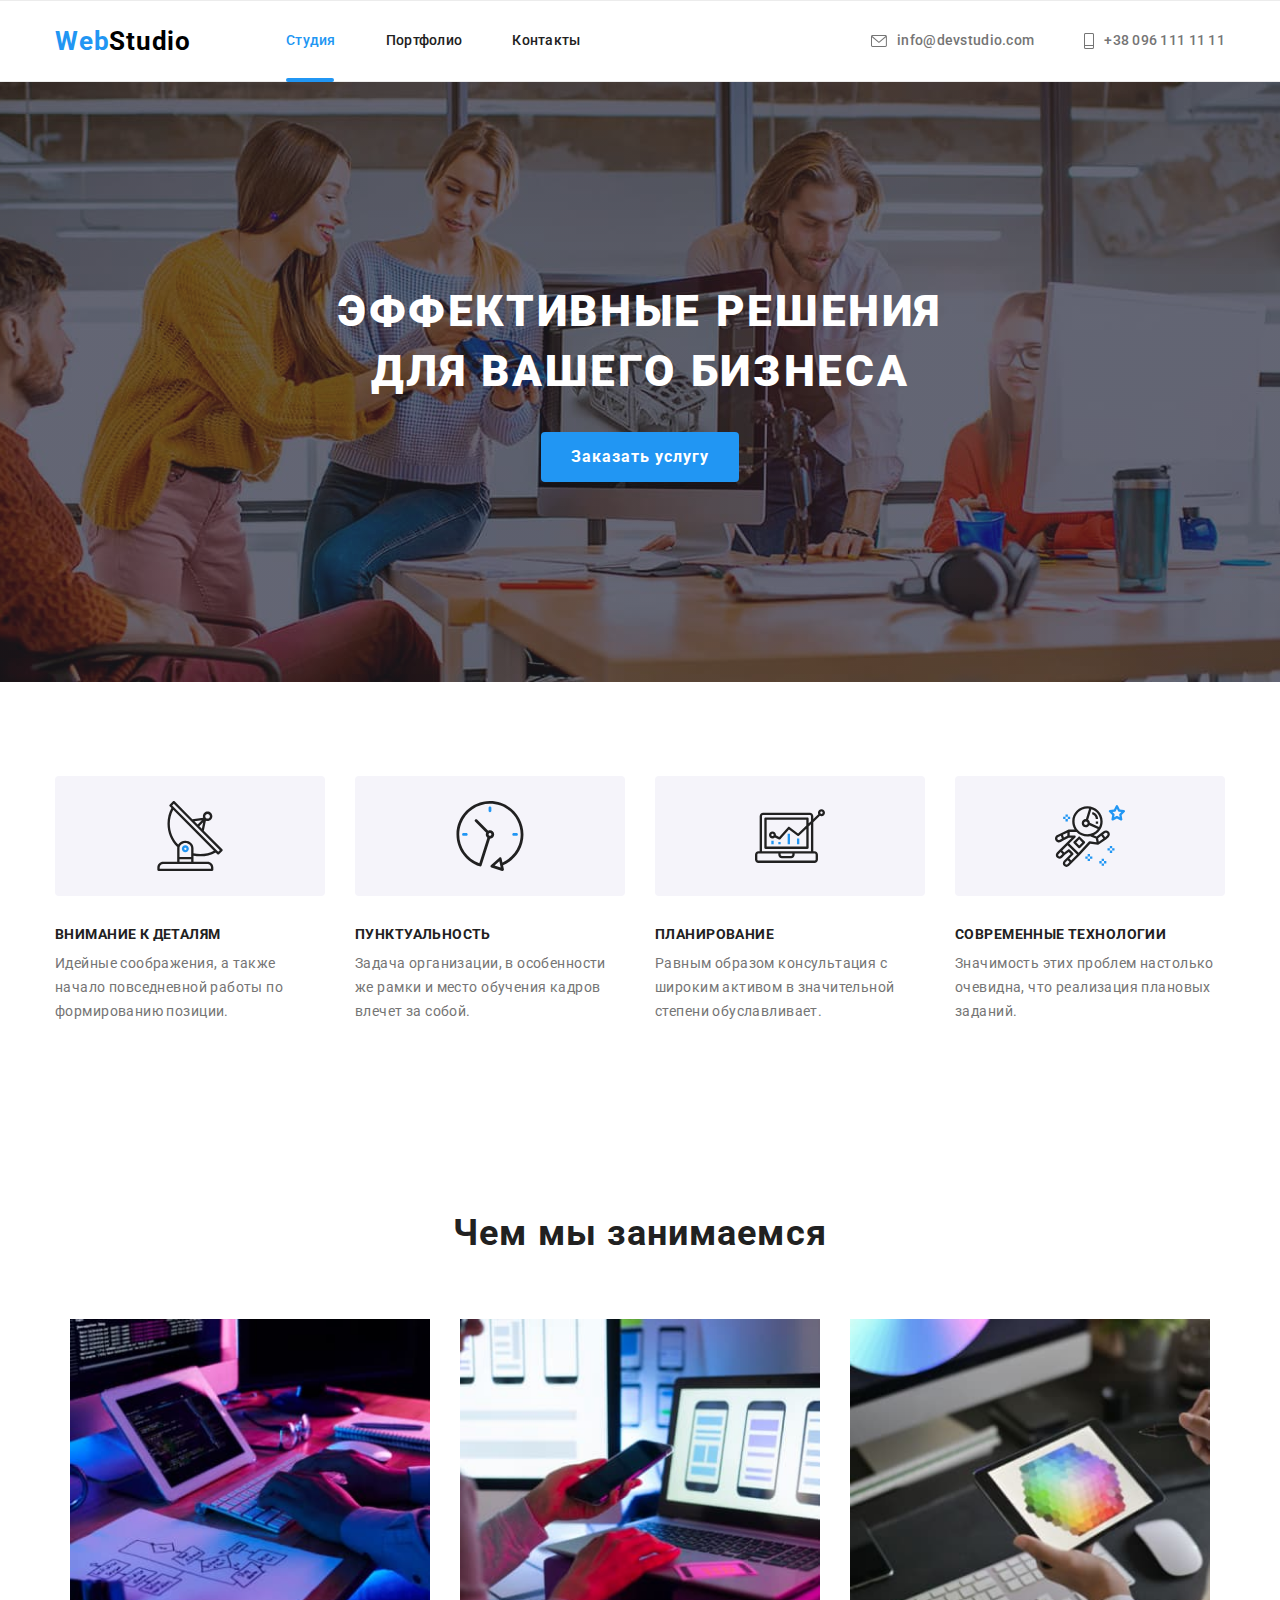
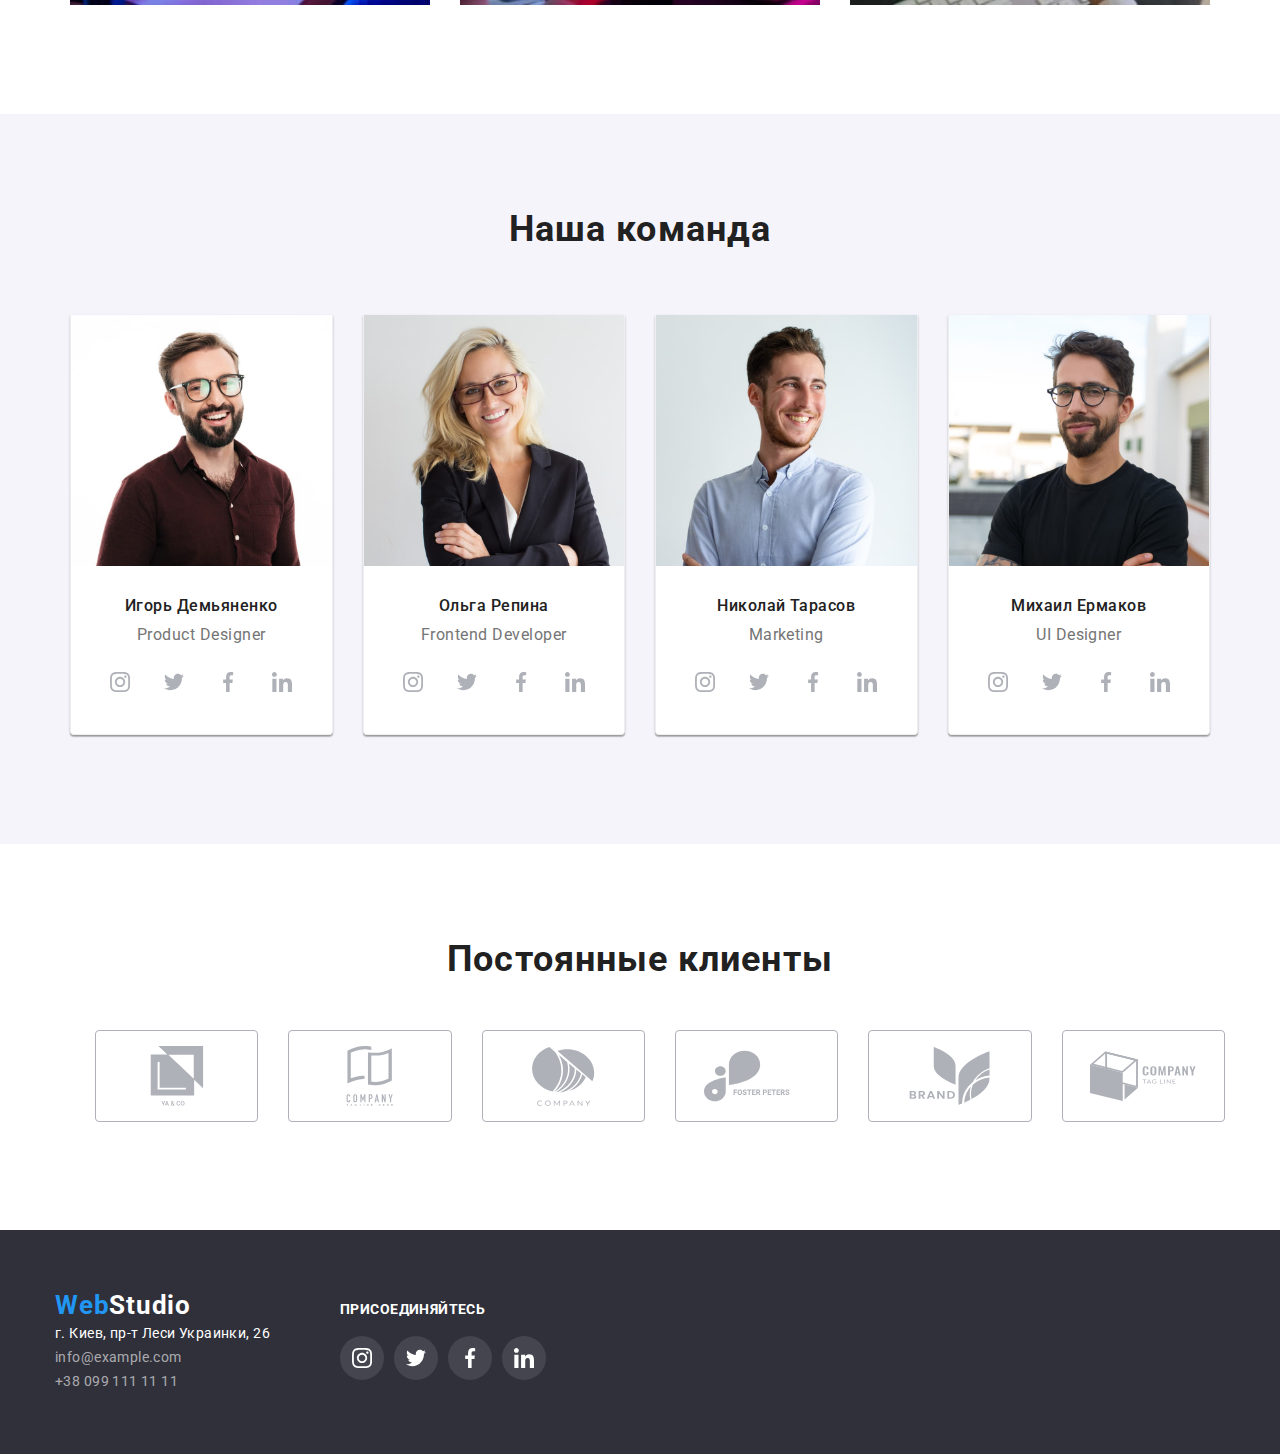
==== commit d841648d: "save" ====
--- a/index.html
+++ b/index.html
@@ -20,7 +20,7 @@
     <link rel="stylesheet" href="./css/styles.css">
 </head>
 
-<body>
+<body data-body>
 
     <!--Шапка сайта-->
     
@@ -428,6 +428,9 @@
 
 </div>
 </footer>
+
+<!-- Модальное окно -->
+
 <div class="backdrop is-hidden" data-modal>
     <div class="modal">
         <button type="button" class="modal-close-btn" data-modal-close>
--- a/css/styles.css
+++ b/css/styles.css
@@ -72,12 +72,15 @@
      }
 
    .card-img {
+        position: relative;
+        overflow: hidden;
         max-width: 100%;
         padding: 0;
         margin: 15px;
         }
 
  .card-set-item {
+    
      display: block;
      flex-basis: calc((100% - var(--indent) * var(--items)) / var(--items));
      max-width: 100%;
@@ -97,6 +100,42 @@
         cursor: pointer;
     }
 
+    .portfolio-overlay {
+        position: absolute;
+        top: 0;
+        left: 0;
+
+        transform: translateY(100%);
+
+        width: 100%;
+        height: 100%;
+        display: flex;
+        justify-content: center;
+        align-items: center;
+        
+        background-color: rgba(33, 150, 243, 0.9);
+        padding: 63px 24px;
+
+        transition: transform 250ms linear;
+
+    }
+
+    .card-img:hover .portfolio-overlay {
+        transform: translateY(0);
+    }
+
+        .portfolio-desc {
+
+            font-style: normal;
+            font-weight: 400;
+            font-size: 18px;
+            line-height: 1.56;
+            letter-spacing: 0.03em;
+            
+            color: #FFFFFF;
+        }
+
+
  .card-img.list.card-set-item {
      margin: 15px;
     }
@@ -114,6 +153,12 @@
 
 
 /* common styles start */
+
+        .no-scroll {
+            overflow: hidden;
+        }
+
+
     .link {
         text-decoration: none;
 
@@ -893,4 +938,59 @@
      }
 
 
-    +     /* Modal window */
+
+     .backdrop {
+        position: fixed;
+        top: 0;
+        left: 0;
+        width: 100%;
+        height: 100%;
+        z-index: 1000;
+
+        background-color: rgba(0, 0, 0, 0.2);
+        transition: opacity 250ms linear,
+        visibility 250ms linear;
+     }
+
+
+     .backdrop.is-hidden {
+            opacity: 0;
+            visibility: hidden;
+            pointer-events: none;
+     }
+
+
+     .modal {
+        position: absolute;
+        top: 50%;
+        left: 50%;
+        transform: translate(-50%, -50%);
+
+        min-width: 528px;
+        min-height: 581px;
+        background-color: rgba(255, 255, 255, 1);
+        border-radius: 4px;
+        box-shadow: 0px 1px 3px rgba(0, 0, 0, 0.12),
+         0px 1px 1px rgba(0, 0, 0, 0.14),
+          0px 2px 1px rgba(0, 0, 0, 0.2);
+        transition: cubic-bezier(0.4, 0, 0.2, 1);
+    }
+    
+
+    .modal-close-btn {
+        position: absolute;
+        top: 8px;
+        right: 8px;
+        width: 30px;
+        height: 30px;
+
+        background: white;
+        border-radius: 50%;
+        border: 1px solid rgba(0, 0, 0, 0.1);
+        display: flex;
+        align-items: center;
+        justify-content: center;
+        cursor: pointer;
+
+    }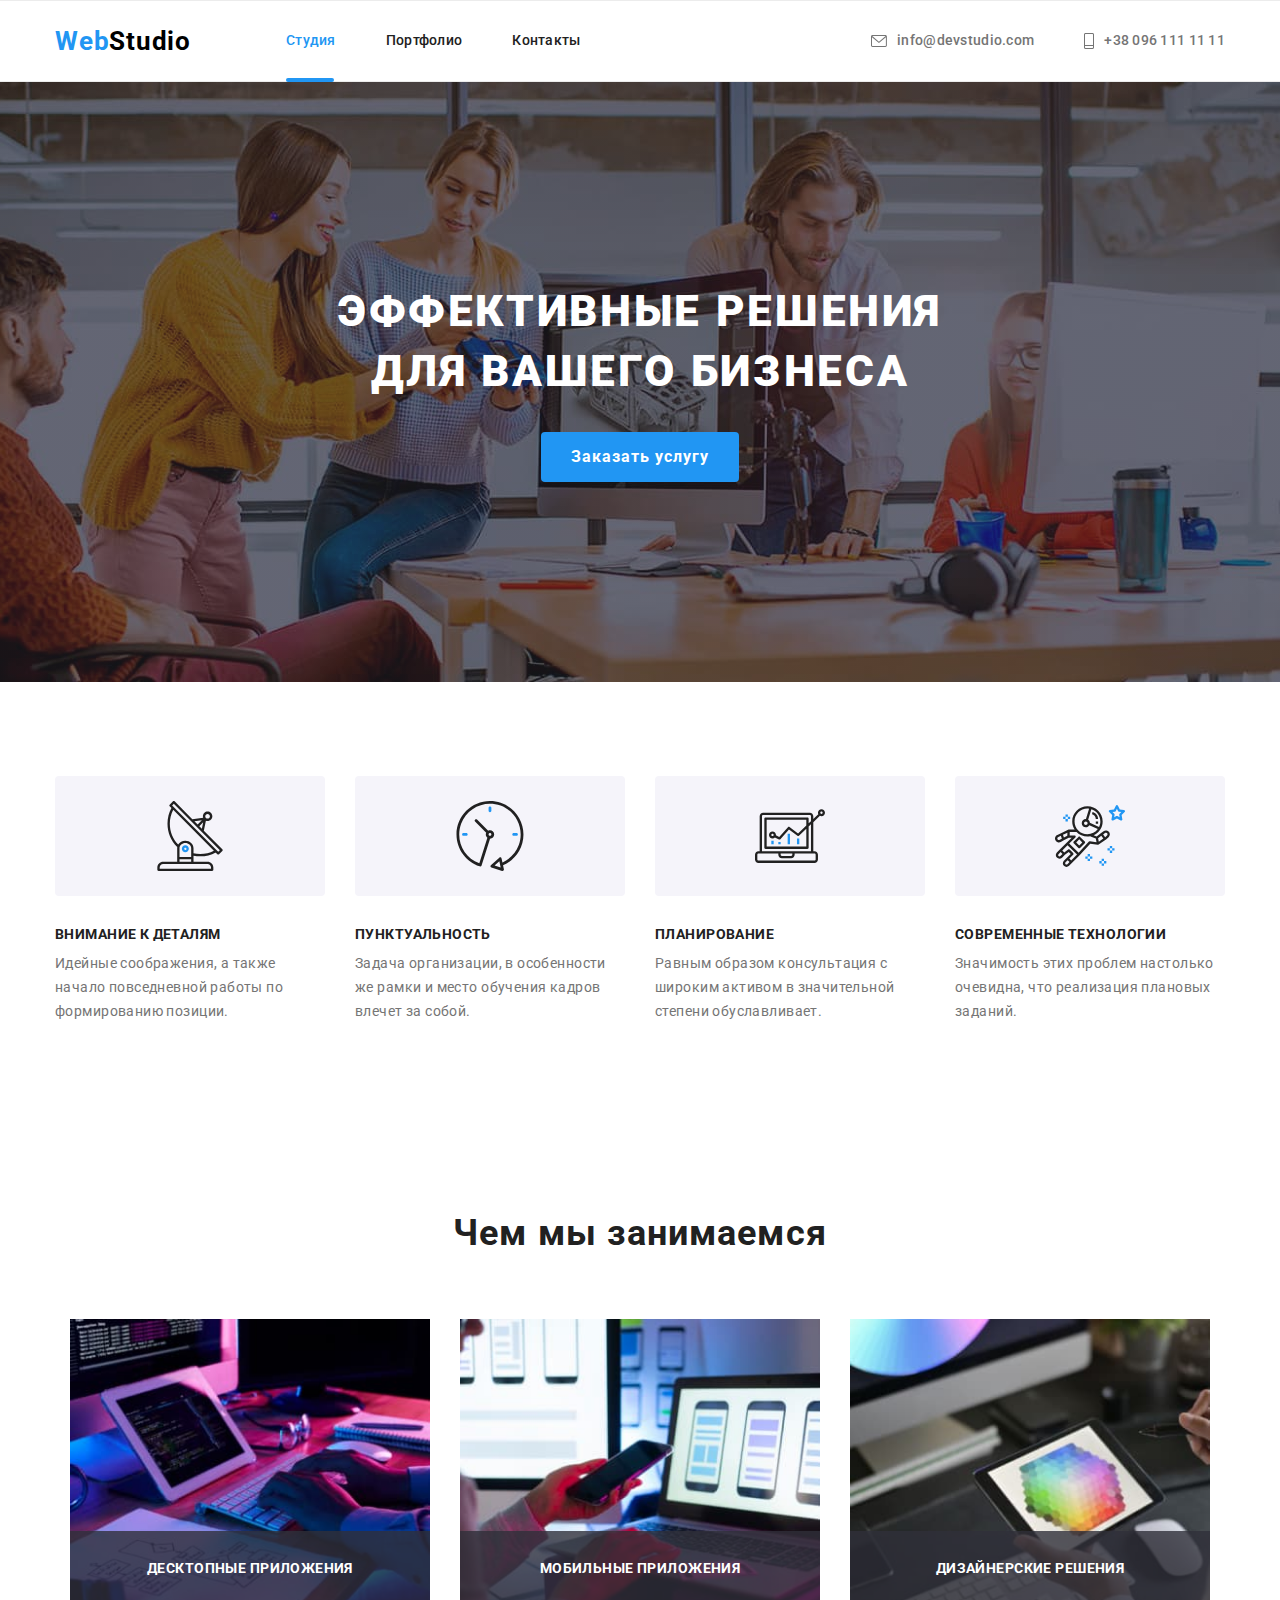
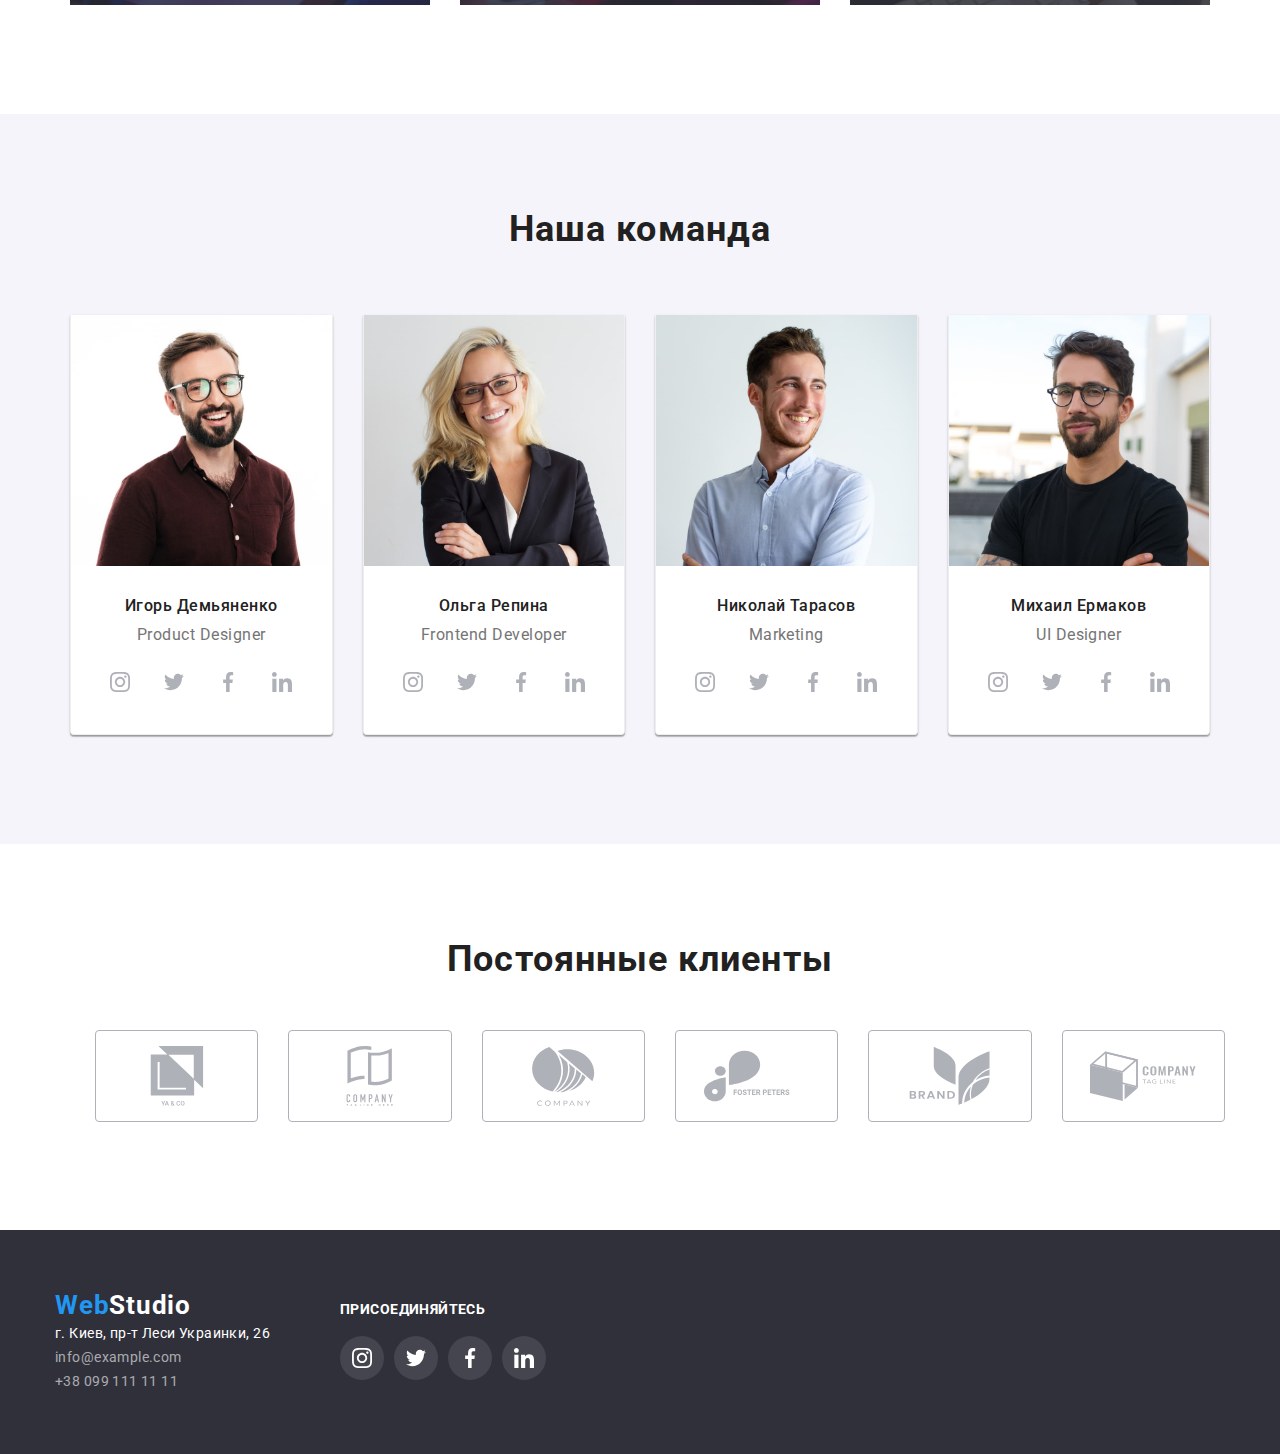
==== commit aa9d1317: "save" ====
--- a/index.html
+++ b/index.html
@@ -121,13 +121,22 @@
 
 <ul class="list about-img"> 
     <li class="card-img">
-        <img src="./images/foto1maket1.jpg" alt="человек печатает" width="370">  
+        <div class="img-wrapper">
+        <img class="img" src="./images/foto1maket1.jpg" alt="человек печатает" width="370"> 
+        <p class="desc">десктопные приложения</p>
+        </div>
     </li>
     <li class="card-img">
+        <div class="img-wrapper">
         <img src="./images/foto2maket1.jpg" alt="рука с телефоном" width="370">
+        <p class="desc">мобильные приложения</p>
+        </div>
     </li>
     <li class="card-img">
+        <div class="img-wrapper">
         <img src="./images/foto3maket1.jpg" alt="планшет" width="370">
+        <p class="desc">дизайнерские решения</p>
+        </div>
     </li>
 </ul>
     </div>
--- a/css/styles.css
+++ b/css/styles.css
@@ -58,6 +58,33 @@
 
 /* Сітка із застосуванням flex-box */
 
+    .img-wrapper {
+        position: relative;
+        
+    }
+
+    .img {
+        display: block;
+    }
+
+    .desc {
+        position: absolute;
+        padding: 27px;
+        width: 100%;
+       
+        text-align: center;
+        background: rgba(47, 48, 58, 0.8);
+        margin: 0;
+        bottom: 0;
+
+        font-weight: 700;
+        font-size: 14px;
+        line-height: 1.43;
+        text-align: center;
+        letter-spacing: 0.03em;
+        text-transform: uppercase;
+        color: #FFFFFF;
+    }
 
 
  .about-img {
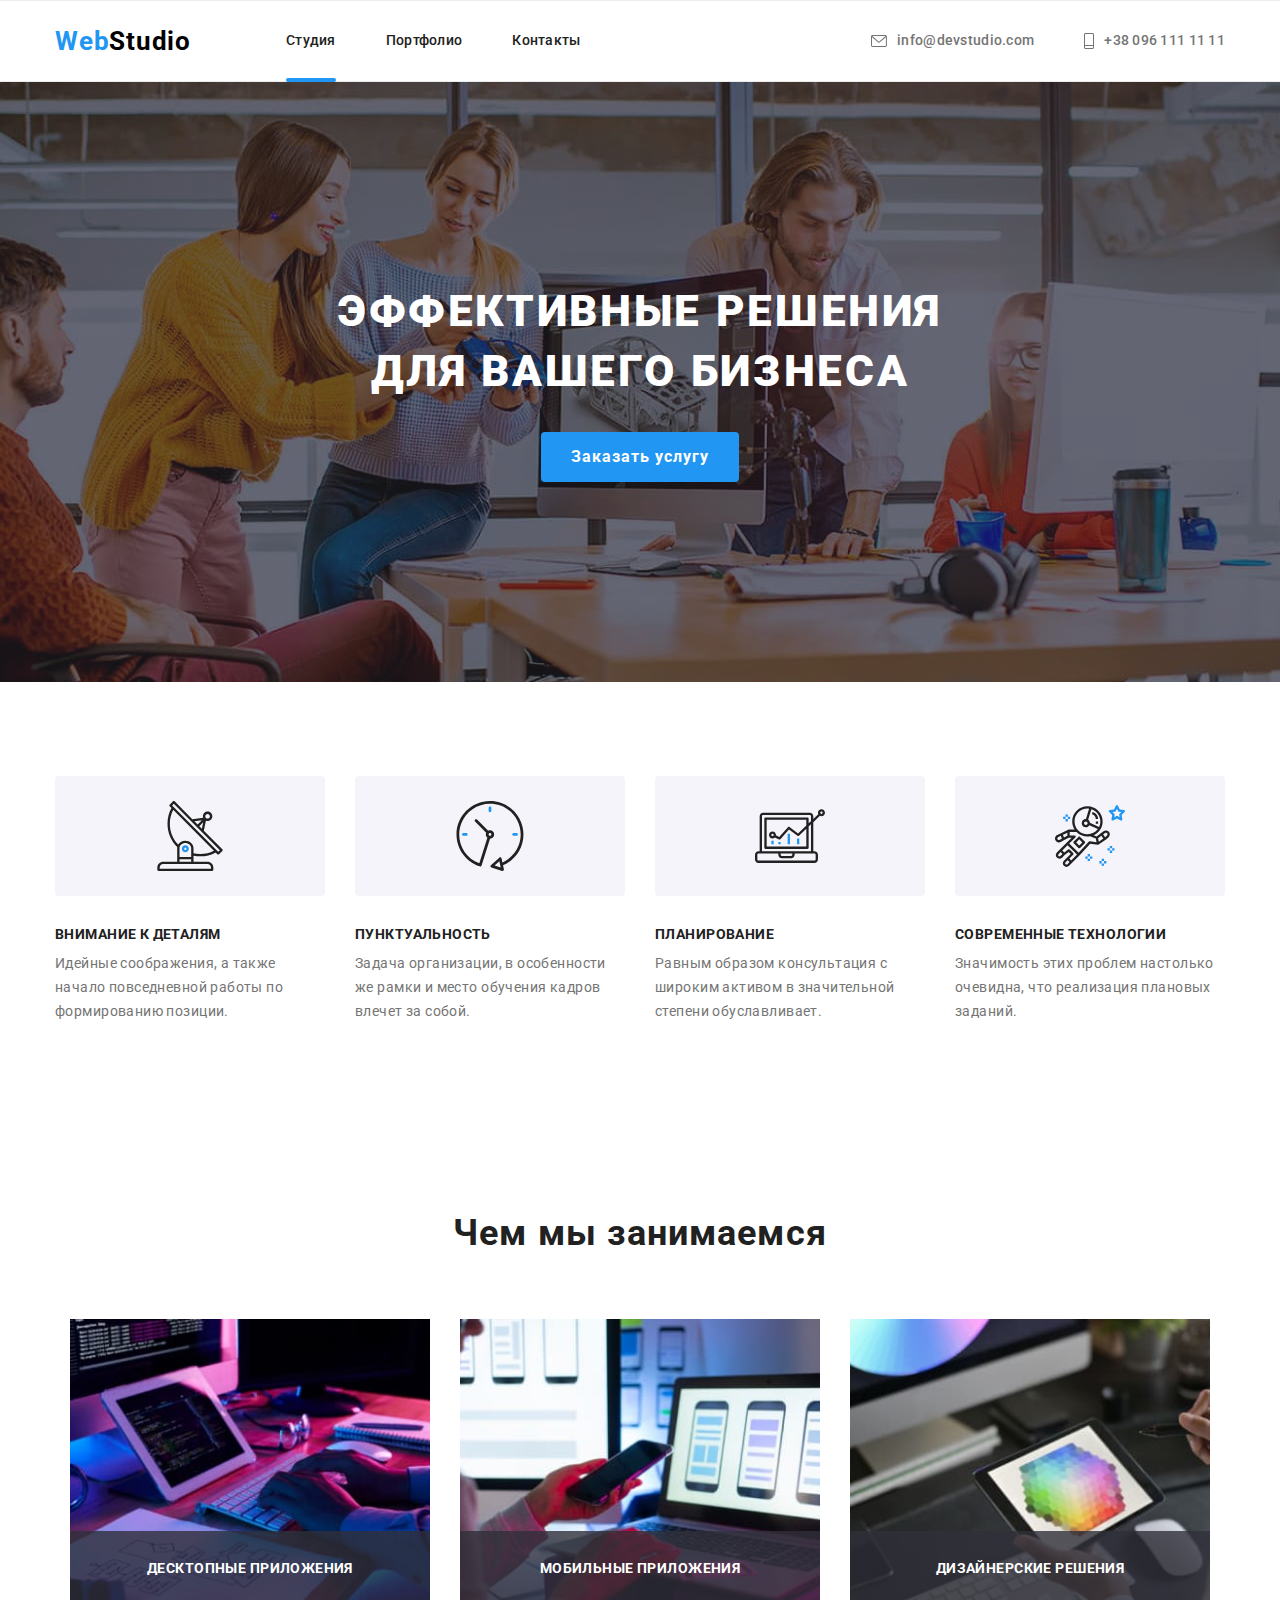
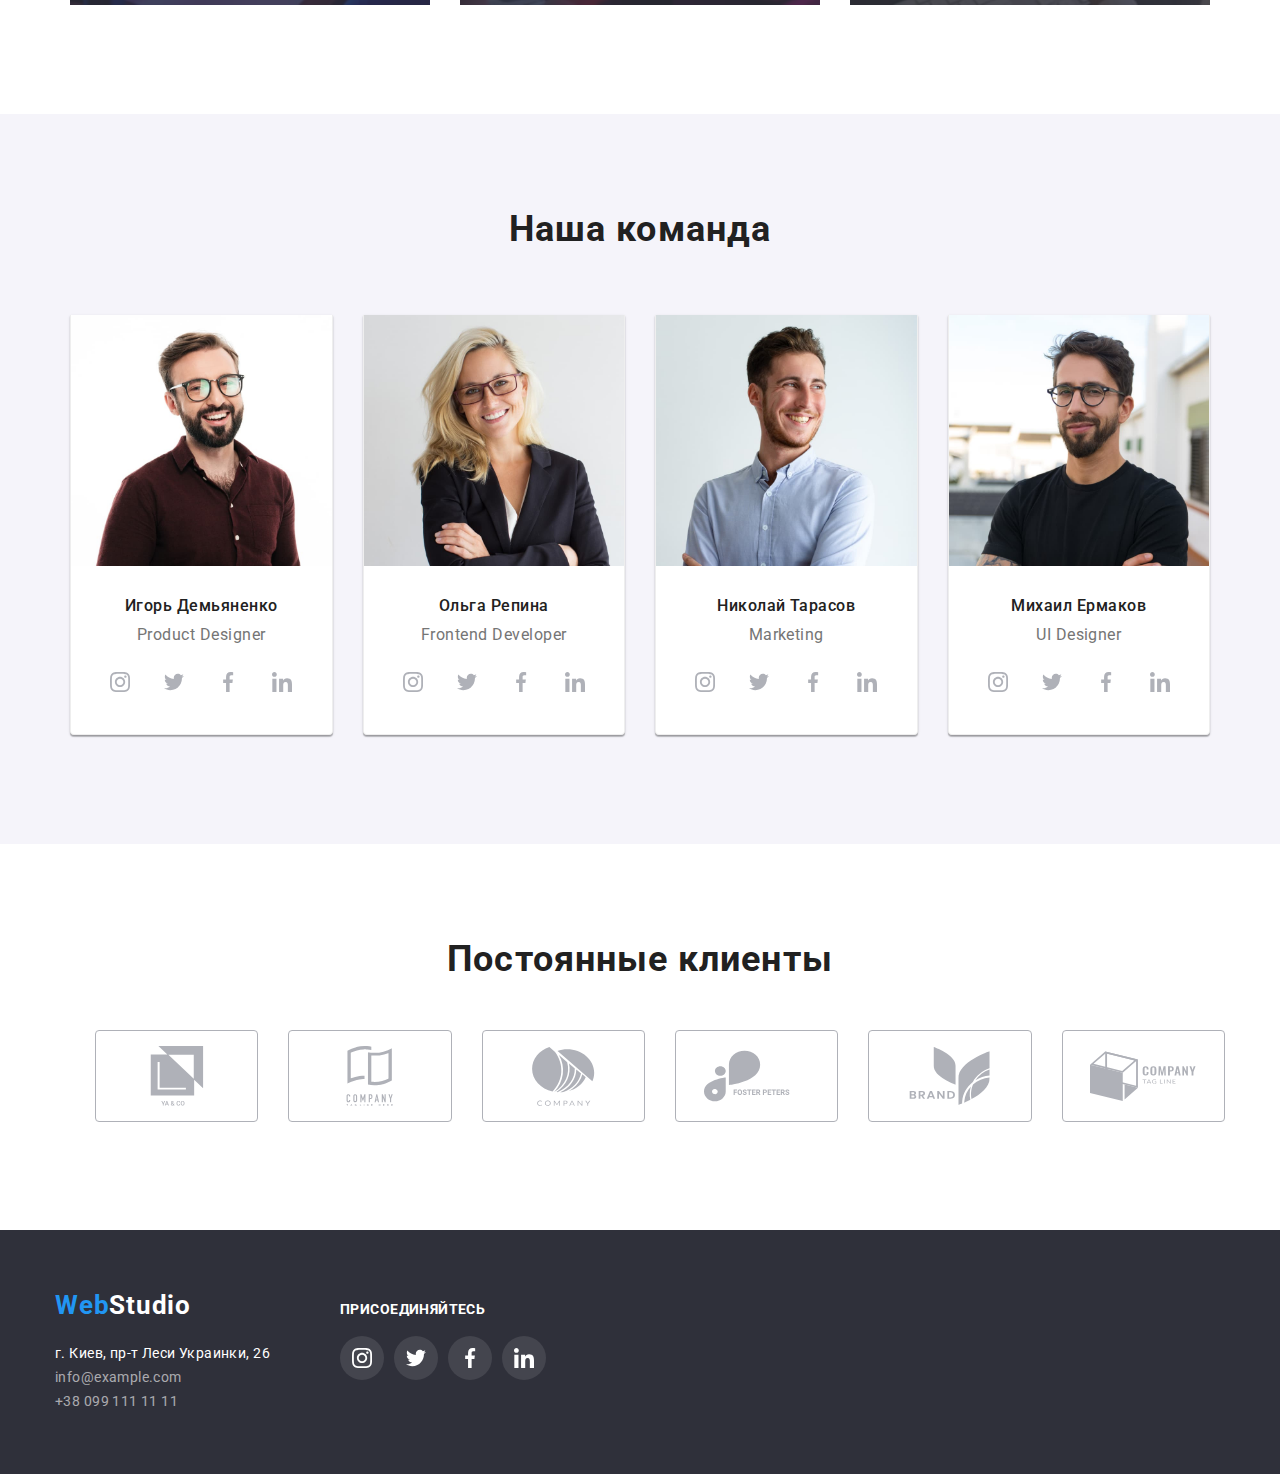
==== commit 15e4a411: "save" ====
--- a/index.html
+++ b/index.html
@@ -26,24 +26,25 @@
     
     <header class="header header-wrapper">
         <div class="container header-container">
- <nav class="header-container">
-     <a class="header-logo link" href="./index.html">Web<span class="logo">Studio</span></a>
-
-<ul class="header-list list header-color">
-    <li class="header-list-item nav-site-studio"><a class="nav-link link current" href="./index.html" >Студия</a></li>
-    <li class="header-list-item"><a class="nav-link link" href="./portfolio.html">Портфолио</a></li>
-    <li class="header-list-item"><a class="nav-link link" href="./index.html">Контакты</a></li>
- </ul>
-</nav>
-
-<ul class="header-list header-contact list">
-     <li class="header-cntct header-contacts-item"><a class="header-link link" href="mailto:info@devstudio.com">
-        <svg class="contact-link-icon" width="16" height="12">
+            <nav class="header-container">
+        <a class="header-logo link" href="./index.html">Web<span class="logo">Studio</span>
+            </a>
+
+        <ul class="header-list list header-color">
+            <li class="header-list-item nav-site-studio"><a class="nav-link link current" href="./index.html" >Студия</a></li>
+            <li class="header-list-item"><a class="nav-link link" href="./portfolio.html">Портфолио</a></li>
+            <li class="header-list-item"><a class="nav-link link" href="./index.html">Контакты</a></li>
+        </ul>
+    </nav>
+
+        <ul class="header-list header-contact list">
+            <li class="header-cntct header-contacts-item"><a class="header-link link" href="mailto:info@devstudio.com">
+            <svg class="contact-link-icon" width="16" height="12">
             <use href="./images/icons.svg#icon-envelope"></use>
         </svg>info@devstudio.com</a></li>
 
-     <li class="header-tel-item"><a class="header-link link" href="tel:+380961111111">
-        <svg class="contact-link-icon" width="10" height="16">
+            <li class="header-tel-item"><a class="header-link link" href="tel:+380961111111">
+            <svg class="contact-link-icon" width="10" height="16">
             <use href="./images/icons.svg#icon-telephone"></use>
         </svg>+38 096 111 11 11</a></li>
 
@@ -57,15 +58,15 @@
         <!--Герой-->
 <section class="hero overlay">
     <div class="container">
-    <h1 class="uppertitle">Эффективные решения для вашего бизнеса</h1>
-    <button class="hero-btn btn" type="button" data-modal-open>Заказать услугу</button>
-    </div>
-</section>
+        <h1 class="uppertitle">Эффективные решения для вашего бизнеса</h1>
+            <button class="hero-btn btn" type="button" data-modal-open>Заказать услугу</button>
+        </div>
+    </section>
 
     <!--Преимущества-->
 <section class="benefits benefits-services section-distance">
     <div class="container">
-    <h2 class="hidden">Преимущества</h2>
+        <h2 class="hidden">Преимущества</h2>
     <ul class="list benefits-us">
     
         <li class="benefits-info">
--- a/css/styles.css
+++ b/css/styles.css
@@ -127,6 +127,11 @@
         cursor: pointer;
     }
 
+    .wrapper {
+        position: relative;
+        overflow: hidden;
+    }
+    
     .portfolio-overlay {
         position: absolute;
         top: 0;
@@ -265,7 +270,7 @@
 }
 
 
-
+   
 
     .nav-link {
         display:block;
@@ -275,40 +280,30 @@
         transition: color var(--anim-slow);
     }
 
-          .current {
-              color: var(--accent-txt-color);
-    
-          }
+        .header-list-item {
+            position: relative;
+        }
+
+          .current::after {
+            position: absolute;
+            content: "";
+            display: inline-block;
+            align-items: flex-end;
+            bottom: -1px;
+            width: 100%;
+            height: 4px;
+            left: 0;
+        
+            border-radius: 2px;
+            background-color: var(--accent-txt-color);
+            color: var(--accent-txt-color);
+        }
 
           
 
-          .nav-site-studio::after {
-                position: absolute;
-                content: "";
-                display: inline-block;
-                align-items: flex-end;
-                bottom: -1px;
-                width: 48px;
-                height: 4px;
-
-                border-radius: 2px;
-                background-color: var(--accent-txt-color);
-          }
-
-
-          .nav-site-portfolio::after {
-                position: absolute;
-                content: "";
-                display: inline-block;
-                align-items: flex-end;
-                bottom: -1px;
-                width: 78px;
-                height: 4px;
-    
-                background-color: var(--accent-txt-color);
-                border-radius: 2px;
-
-          }
+          
+
+
 
     
 
@@ -888,6 +883,10 @@
         color: var(--accent-txt-color);
        
     }
+
+    .address {
+        margin-top: 20px;
+    }
      
      .link:hover,
      .link:focus {
@@ -896,6 +895,7 @@
 
      .footer-logo-ft {
         color: var(--color-light);
+        
      }
 
      .address {
@@ -955,6 +955,7 @@
      .footer-container {
         display: flex;
         align-items: baseline;
+        
      }
 
      .soc-links-footer-title {
@@ -963,6 +964,8 @@
         
             color: #FFFFFF;
      }
+
+        
 
 
      /* Modal window */
